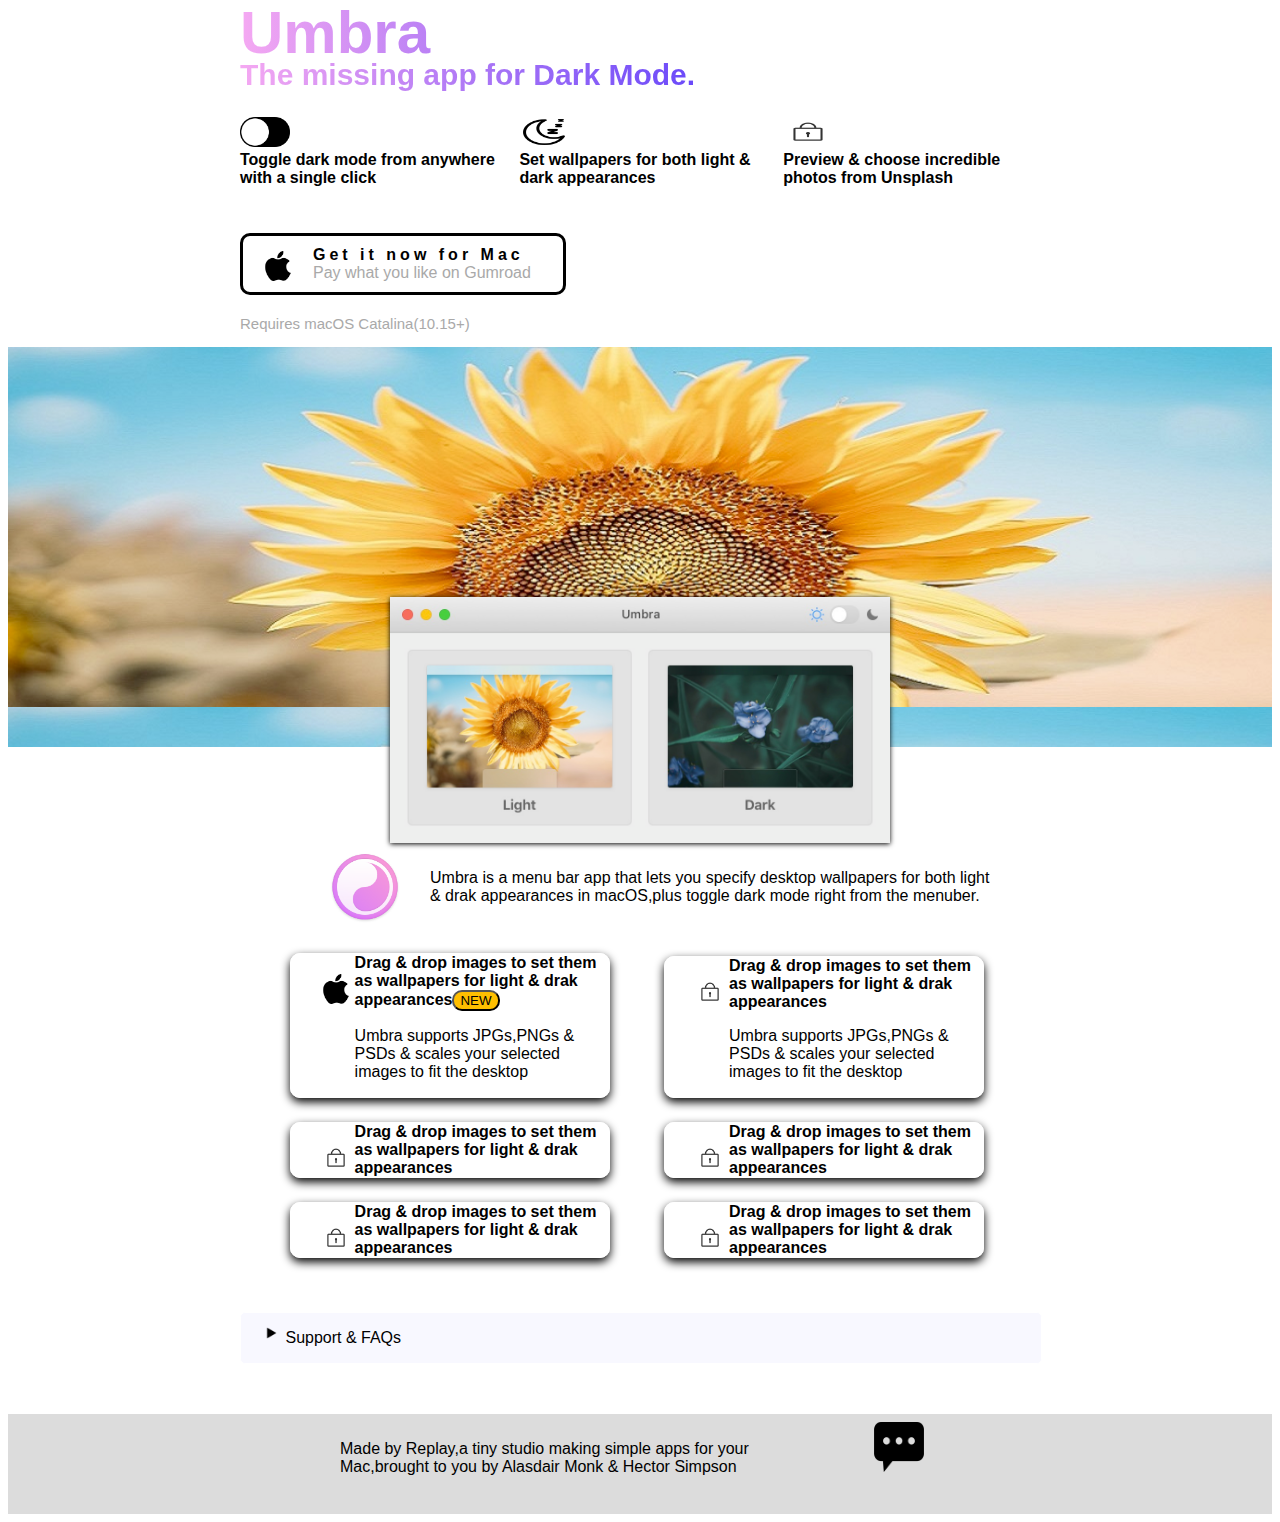
==== test.html @ 305bfe0a "first commit" ====
<!DOCTYPE html>
<html>
  <head >
    <meta charset="utf-8">
    <title>Flexbox 0 — starting code</title>
	 <link rel="stylesheet" type="text/css" href="css/style.css"/>

      

  </head>
  <body >
	  <div class="top" >
		  <header>
			  <h1>Umbra</h1>
			  <h2>The missing app for Dark Mode.</h2>
			  </header>
			  <section>
			  	<article>
			  		<img src="img/4.png" width="50" height="30"/>
			  		<p>Toggle dark mode from anywhere with a single click</p>
			  	</article>
			  	<article style="margin-left: 20px;">
			  		<img src="img/5.png" width="50" height="30" style="padding-left: 0px; "/>
			  		<p>Set wallpapers for both light & dark appearances</p>
			  	</article>
			  	<article style="margin-left: 20px;">
			  		<img src="img/6.png" width="50" height="30" style="padding-left: 0px;"/>
			  		<p>Preview & choose incredible photos from Unsplash</p>
			  	</article>
			  </section>
			  <div class="button">
				  <div class="in-button">
				  	<div class="button-left-iphone">
				  		<img src="img/7.png" class="iphone" >
				  	</div>
					<div class="button-right-text">
						<p>Get it now for Mac</p>
						<font color="darkgray">Pay what you like on Gumroad</font>
					</div>
				  </div>
			  </div>
			  <div class="requires">
			  	<p>Requires macOS Catalina(10.15+)</p>
			  </div>
		  
	  </div>
	  <div class="center">
		<!-- <img src="img/1.jpg" > -->
	  </div>
	  <div class="top">
		  <div class="Umbra">
		  	<img src="img/2.jpg" >
		  </div>
		  <div class="Bottom">
		  	<div class="in-Bottom">
		  		<div class="button-left-iphone">
		  			<img src="img/3.png" class="pink" >
		  		</div>
		  				<div class="list-button-right-text">
		  					<p>Umbra is a menu bar app that lets you specify desktop wallpapers for both light & drak appearances in macOS,plus toggle dark mode right from the menuber.</p>
		  				</div>
		  	</div>
		  </div>
		  <div class="out-list">
		  	
		  
		  <div class="list">
		  	<div class="button-left-iphone">
		  		<img src="img/7.png" class="list-picture" >
		  	</div>
			<div class="list-button-right-text">
				<font>Drag & drop images to set them as wallpapers for light & drak appearances</font><button class="button-small">NEW</button>
				<p>Umbra supports JPGs,PNGs & PSDs & scales your selected images to fit the desktop</p>
			</div>
		  </div>
		  </div>
		  <div class="out-list">
		  	
		  
		  <div class="list">
		  	<div class="button-left-iphone">
		  		<img src="img/6.png" class="list-picture" >
		  	</div>
			<div class="list-button-right-text">
				<font>Drag & drop images to set them as wallpapers for light & drak appearances</font>
				<p>Umbra supports JPGs,PNGs & PSDs & scales your selected images to fit the desktop</p>
			</div>
		  </div>
		  </div>
		  <div class="out-list">
		  	
		  
		  <div class="list">
		  	<div class="button-left-iphone">
		  		<img src="img/6.png" class="list-picture" >
		  	</div>
		  			<div class="list-button-right-text">
		  				<font>Drag & drop images to set them as wallpapers for light & drak appearances</font>
		  				<!-- <p>Umbra supports JPGs,PNGs & PSDs & scales your selected images to fit the desktop</p> -->
		  			</div>
		  </div>
		  </div>
		  <div class="out-list">
		  	
		  
		  <div class="list">
		  	<div class="button-left-iphone">
		  		<img src="img/6.png" class="list-picture" >
		  	</div>
		  			<div class="list-button-right-text">
		  				<font>Drag & drop images to set them as wallpapers for light & drak appearances</font>
		  				<!-- <p>Umbra supports JPGs,PNGs & PSDs & scales your selected images to fit the desktop</p> -->
		  			</div>
		  </div>
		  </div>
		  <div class="out-list">
		  	
		  
		  <div class="list">
		  	<div class="button-left-iphone">
		  		<img src="img/6.png" class="list-picture" >
		  	</div>
		  			<div class="list-button-right-text">
		  				<font>Drag & drop images to set them as wallpapers for light & drak appearances</font>
		  				<!-- <p>Umbra supports JPGs,PNGs & PSDs & scales your selected images to fit the desktop</p> -->
		  			</div>
		  </div>
		  </div>
		  <div class="out-list">
		  	
		  
		  <div class="list">
		  	<div class="button-left-iphone">
		  		<img src="img/6.png" class="list-picture" >
		  	</div>
		  			<div class="list-button-right-text">
		  				<font>Drag & drop images to set them as wallpapers for light & drak appearances</font>
		  				<!-- <p>Umbra supports JPGs,PNGs & PSDs & scales your selected images to fit the desktop</p> -->
		  			</div>
		  </div>
		  </div>
		  <div class="gray">
		  	<img src="img/8.png" >
			<p>Support & FAQs</p>
		  </div>
	  </div>
	  <div class="base">
		 <div class="top">
		 	
		  
	  	<div class="base-left-text">
	  	<p>Made by Replay,a tiny studio making simple apps for your Mac,brought to you by Alasdair Monk & Hector Simpson</p>	
	  	</div>
		<div class="base-right-picture">
			<img src="img/9.png" >
			</div>
			</div>
	  </div>

  </body>
</html>
---- css/style.css ----
.top{
		/* border: 3px red solid; */
		/* height: 300px; */
		width: 800px;
		margin-left: auto;
		margin-right: auto;
	}
	body{
		 font-family: -apple-system,Helvetica Neue,Helvetica,Arial,sans-serif;
	}
	.center{
		/* border: 3px red solid; */
		height: 400px;
		background-image: url(../img/1.jpg);
		background-size: 100% 90%;
		background-repeat: repeat-y;
	}
	section{
		display: flex;
	}
	article{
		/* width:200px ;
		height: 90px; */
		/* margin-left: 20px; */
	}
	article p{
		font-weight: bold;
		margin-top: 0px;
	}
	.top h1{
		margin-top: 0px;
		margin-bottom: 0px;
		line-height: 50px;
		font-size: 60px;
		background: linear-gradient(to right,#F5A9F2, #0000FF);
		-webkit-background-clip: text;
		-webkit-text-fill-color: transparent;
		
	}
	.top h2{
		/* line-height: 50px; */
		font-size: 30px;
		background: linear-gradient(to right,#F5A9F2, #0000FF);
		-webkit-background-clip: text;
		-webkit-text-fill-color: transparent;
		margin-top: 0px;
	}
	.button{
		border: 3px black solid ;
		width: 300px;
		
		border-radius: 10px;
		padding:10px;
		margin-top: 30px;
	}
	.button-right-text p{
		letter-spacing: 4px;
		font-weight: bold;
	}
	.in-button{
		/* height: 30px; */
		
	}
    .button-left-iphone{
		/* border: 3px black solid ; */
		display: inline-block;
		width: 20%;
		box-sizing: border-box;
		float: left;
	}
	.button-right-text{
		/* border: 3px black solid ; */
		display: inline-block;
		width: 80%;
		box-sizing: border-box;
	}
	.button-right-text p{
		margin: 0;
	}
	.requires p{
		font-size: 15px;
		color: darkgray;
		display: block;
		margin-top: 20px;
	}
	.iphone{
		width: 30px;
		height:30px;
		padding-left: 10px;
		padding-top: 5px;
	}
	.center img{
		height: 200px;
		width: 100%;
		padding-top: 20px;
		
		/* border: 3px red solid; */
	/* 	background-repeat: space repeat;
		background-repeat: repeat-x; */
	}
    .Umbra img{
		width: 500px;
		height: auto;
		margin-left: auto;
		margin-right: auto;
		/* margin-top: 450px; */
		display: block;
		margin-top: -150px;
		box-shadow: 0px 1px 5px;
	}
	.Bottom{
		/* border: 1px black solid; */
		margin-left: auto;
		margin-right: auto;
		width: 700px;
		height: 80px;
		margin-top: 10px;
	}
	.in-Bottom{
		
	}
	.pink{
		width: 70px;
		height: 70px;
		padding-left: 40px;
		/* padding-top: 10px; */
	}
	.list{
		border: 1px white solid;
		/* width: 40%; */
		border-radius: 10px;
		display: inline-block;
		box-sizing: border-box;
		float: left;
		box-shadow: 0 4px 10px;
		flex: 100px ;
		/* margin-left: 60px; */
		/* margin-top: 30px; */
		/* padding-left: 30px;
		padding-top: 30px; */
		/* border: 3px red solid; */
	}
	.list-button-right-text{
		display: inline-block;
		width: 80%;
		box-sizing: border-box;
		/* border: 3px red solid; */
	}
/* 	.list-button-left-picture{
		display: inline-block;
		padding-left: 30px;
		padding-top: 20px;
	} */
	.list-picture{
		width: 30px;
		height: 30px;
		padding-top: 20px;
		padding-left: 30px;
	}
	.gray{
		border: 1px white solid;
		width: 100%;
		height: 50px;
		background-color: ghostwhite;
		border-radius: 5px;
		margin-top: 50px;
	}
	.gray img{
		width: 20px;
		height: 20px;
		display: inline-block;
		padding-left: 20px;
		padding-top: 10px;
		
	}
	.gray p{
		display: inline;
		
	}
	.base{
		height: 100px;
		background-color: #DCDCDC;
		margin-top: 50px;
	}
	.base-left-text{
		/* border: 1px black solid; */
		display: inline-block;
		padding-left: 100px;
		padding-top: 10px;
		width: 500px;
		
	}
	.base-right-picture{
		display: inline-block;
	}
	.base-right-picture img{
		width: 50px;
		height: 50px;
		padding-left: 60%;
	}
	header h1 h2{
		margin-top: 3px;
		/* background: -webkit-linear-gradient(to right, red, blue);
	    -webkit-background-clip: text;
		-webkit-text-fill-color: transparent;
		color: red; */
	}
	.list-button-right-text font{
		font-weight: bold;
	}
	.button-small{
		background-color:#FFBF00;
		border-radius: 10px;
		
	}
	.out-list{
		/* border: 3px red solid; */
		display: inline-block;
		width: 40%;
		/* height: 300px; */
		margin-top: 20px;
		margin-left: 50px;
	}
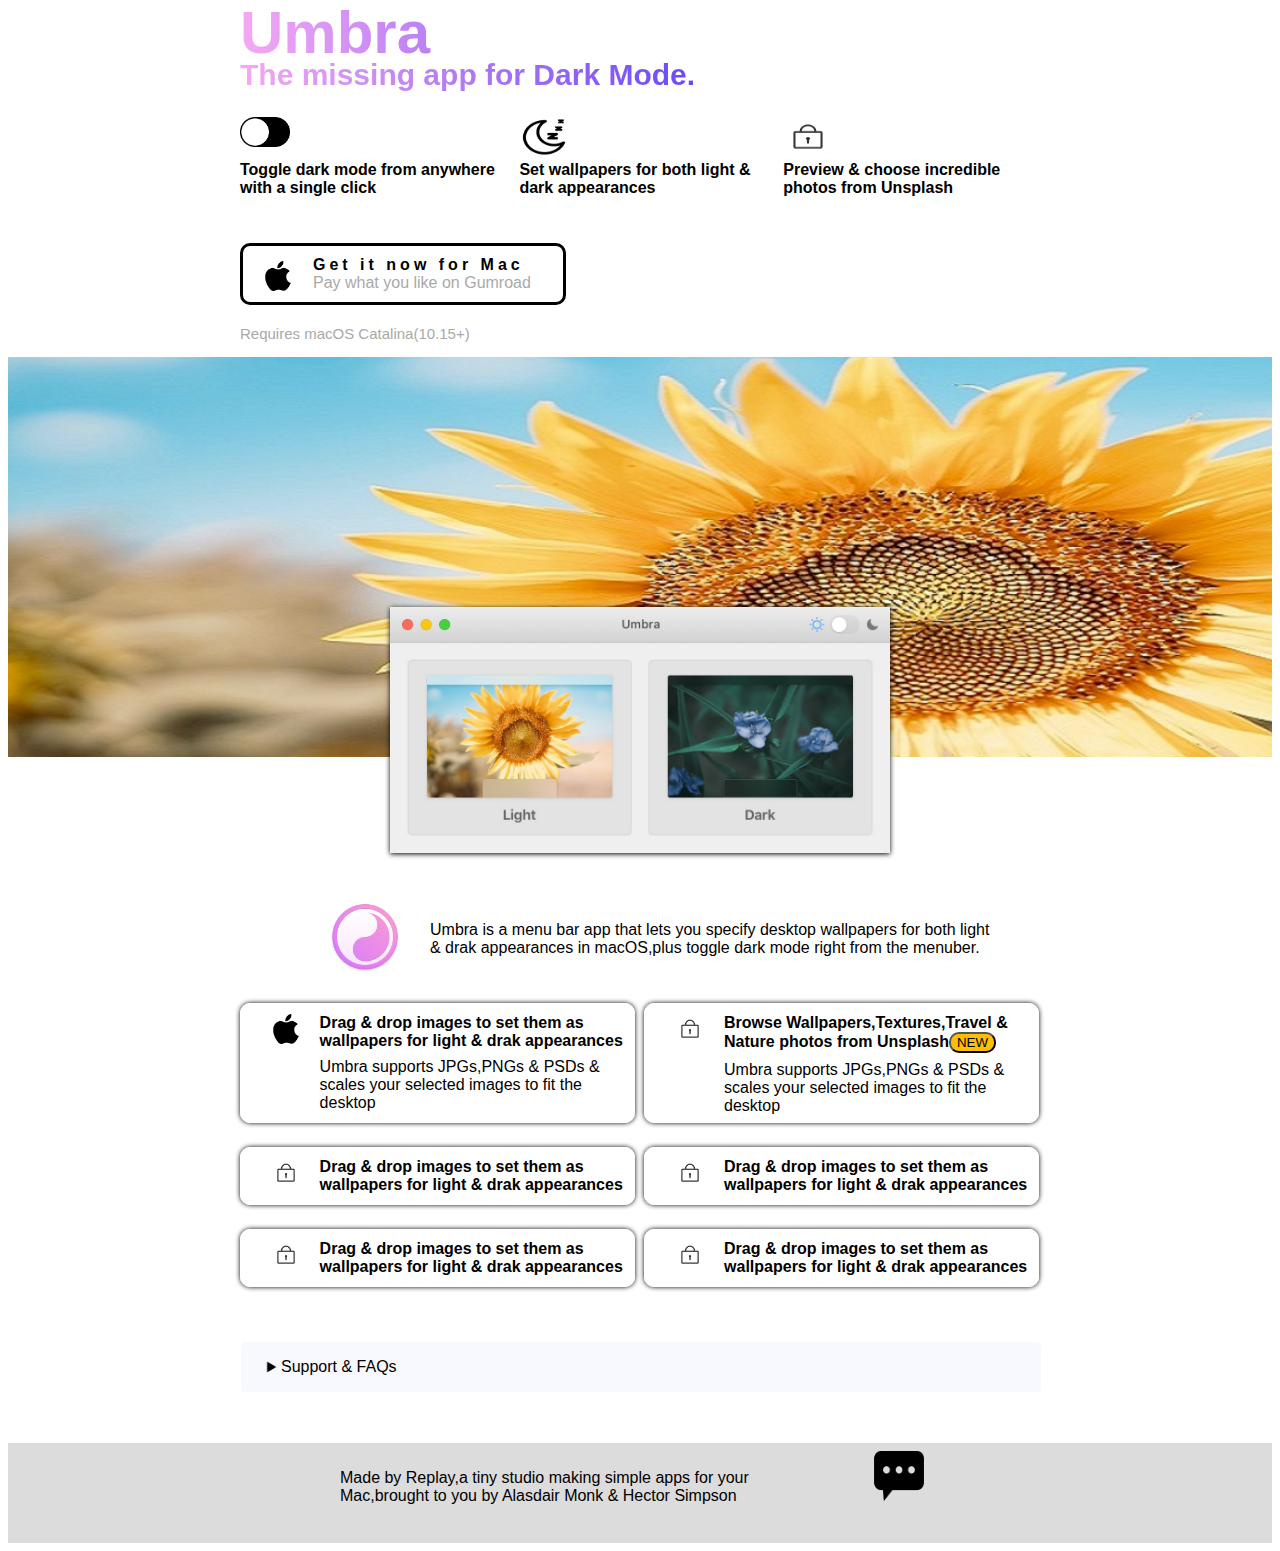
==== commit c752bcfe: "second commit" ====
--- a/test.html
+++ b/test.html
@@ -2,159 +2,167 @@
 <html>
   <head >
     <meta charset="utf-8">
-    <title>Flexbox 0 — starting code</title>
+    <title>Flexbox 0 — starting code</title>
 	 <link rel="stylesheet" type="text/css" href="css/style.css"/>
 
       
 
   </head>
-  <body >
-	  <div class="top" >
-		  <header>
-			  <h1>Umbra</h1>
-			  <h2>The missing app for Dark Mode.</h2>
-			  </header>
-			  <section>
-			  	<article>
-			  		<img src="img/4.png" width="50" height="30"/>
-			  		<p>Toggle dark mode from anywhere with a single click</p>
-			  	</article>
-			  	<article style="margin-left: 20px;">
-			  		<img src="img/5.png" width="50" height="30" style="padding-left: 0px; "/>
-			  		<p>Set wallpapers for both light & dark appearances</p>
-			  	</article>
-			  	<article style="margin-left: 20px;">
-			  		<img src="img/6.png" width="50" height="30" style="padding-left: 0px;"/>
-			  		<p>Preview & choose incredible photos from Unsplash</p>
-			  	</article>
-			  </section>
-			  <div class="button">
-				  <div class="in-button">
-				  	<div class="button-left-iphone">
-				  		<img src="img/7.png" class="iphone" >
-				  	</div>
-					<div class="button-right-text">
-						<p>Get it now for Mac</p>
-						<font color="darkgray">Pay what you like on Gumroad</font>
-					</div>
-				  </div>
-			  </div>
-			  <div class="requires">
-			  	<p>Requires macOS Catalina(10.15+)</p>
-			  </div>
-		  
-	  </div>
-	  <div class="center">
-		<!-- <img src="img/1.jpg" > -->
-	  </div>
-	  <div class="top">
-		  <div class="Umbra">
-		  	<img src="img/2.jpg" >
-		  </div>
-		  <div class="Bottom">
-		  	<div class="in-Bottom">
-		  		<div class="button-left-iphone">
-		  			<img src="img/3.png" class="pink" >
-		  		</div>
-		  				<div class="list-button-right-text">
-		  					<p>Umbra is a menu bar app that lets you specify desktop wallpapers for both light & drak appearances in macOS,plus toggle dark mode right from the menuber.</p>
-		  				</div>
-		  	</div>
-		  </div>
-		  <div class="out-list">
-		  	
-		  
-		  <div class="list">
-		  	<div class="button-left-iphone">
-		  		<img src="img/7.png" class="list-picture" >
-		  	</div>
-			<div class="list-button-right-text">
-				<font>Drag & drop images to set them as wallpapers for light & drak appearances</font><button class="button-small">NEW</button>
-				<p>Umbra supports JPGs,PNGs & PSDs & scales your selected images to fit the desktop</p>
-			</div>
-		  </div>
-		  </div>
-		  <div class="out-list">
-		  	
-		  
-		  <div class="list">
-		  	<div class="button-left-iphone">
-		  		<img src="img/6.png" class="list-picture" >
-		  	</div>
-			<div class="list-button-right-text">
-				<font>Drag & drop images to set them as wallpapers for light & drak appearances</font>
-				<p>Umbra supports JPGs,PNGs & PSDs & scales your selected images to fit the desktop</p>
-			</div>
-		  </div>
-		  </div>
-		  <div class="out-list">
-		  	
-		  
-		  <div class="list">
-		  	<div class="button-left-iphone">
-		  		<img src="img/6.png" class="list-picture" >
-		  	</div>
-		  			<div class="list-button-right-text">
-		  				<font>Drag & drop images to set them as wallpapers for light & drak appearances</font>
-		  				<!-- <p>Umbra supports JPGs,PNGs & PSDs & scales your selected images to fit the desktop</p> -->
-		  			</div>
-		  </div>
-		  </div>
-		  <div class="out-list">
-		  	
-		  
-		  <div class="list">
-		  	<div class="button-left-iphone">
-		  		<img src="img/6.png" class="list-picture" >
-		  	</div>
-		  			<div class="list-button-right-text">
-		  				<font>Drag & drop images to set them as wallpapers for light & drak appearances</font>
-		  				<!-- <p>Umbra supports JPGs,PNGs & PSDs & scales your selected images to fit the desktop</p> -->
-		  			</div>
-		  </div>
-		  </div>
-		  <div class="out-list">
-		  	
-		  
-		  <div class="list">
-		  	<div class="button-left-iphone">
-		  		<img src="img/6.png" class="list-picture" >
-		  	</div>
-		  			<div class="list-button-right-text">
-		  				<font>Drag & drop images to set them as wallpapers for light & drak appearances</font>
-		  				<!-- <p>Umbra supports JPGs,PNGs & PSDs & scales your selected images to fit the desktop</p> -->
-		  			</div>
-		  </div>
-		  </div>
-		  <div class="out-list">
-		  	
-		  
-		  <div class="list">
-		  	<div class="button-left-iphone">
-		  		<img src="img/6.png" class="list-picture" >
-		  	</div>
-		  			<div class="list-button-right-text">
-		  				<font>Drag & drop images to set them as wallpapers for light & drak appearances</font>
-		  				<!-- <p>Umbra supports JPGs,PNGs & PSDs & scales your selected images to fit the desktop</p> -->
-		  			</div>
-		  </div>
-		  </div>
-		  <div class="gray">
-		  	<img src="img/8.png" >
-			<p>Support & FAQs</p>
-		  </div>
-	  </div>
-	  <div class="base">
-		 <div class="top">
-		 	
-		  
-	  	<div class="base-left-text">
-	  	<p>Made by Replay,a tiny studio making simple apps for your Mac,brought to you by Alasdair Monk & Hector Simpson</p>	
-	  	</div>
-		<div class="base-right-picture">
-			<img src="img/9.png" >
-			</div>
-			</div>
+  <body >
+	  <div class="top" >
+		  <header>
+			  <h1>Umbra</h1>
+			  <h2>The missing app for Dark Mode.</h2>
+			  </header>
+			  <section>
+			  	<article>
+			  		<img src="img/4.png" width="50" height="30"/>
+			  		<p style="margin-top: 10px;">Toggle dark mode from anywhere with a single click</p>
+			  	</article>
+			  	<article style="margin-left: 20px;">
+			  		<img src="img/5.png" width="50" height="40" style="padding-left: 0px; "/>
+			  		<p>Set wallpapers for both light & dark appearances</p>
+			  	</article>
+			  	<article style="margin-left: 20px;">
+			  		<img src="img/6.png" width="50" height="40" style="padding-left: 0px;"/>
+			  		<p>Preview & choose incredible photos from Unsplash</p>
+			  	</article>
+			  </section>
+			  <div class="button">
+				  <div class="in-button">
+				  	<div class="button-left-iphone">
+				  		<img src="img/7.png" class="iphone" >
+				  	</div>
+					<div class="button-right-text">
+						<p>Get it now for Mac</p>
+						<font color="darkgray">Pay what you like on Gumroad</font>
+					</div>
+				  </div>
+			  </div>
+			  <div class="requires">
+			  	<p>Requires macOS Catalina(10.15+)</p>
+			  </div>
+		  
+	  </div>
+	  <div class="center">
+		<!-- <img src="img/1.jpg" > -->
+	  </div>
+	  <div class="top">
+		  <div class="Umbra">
+		  	<img src="img/2.jpg" >
+		  </div>
+		  <div class="Bottom">
+		  	<div class="in-Bottom">
+		  		<div class="button-left-iphone">
+		  			<img src="img/3.png" class="pink" >
+		  		</div>
+		  				<div class="list-button-right-text">
+		  					<p>Umbra is a menu bar app that lets you specify desktop wallpapers for both light & drak appearances in macOS,plus toggle dark mode right from the menuber.</p>
+		  				</div>
+		  	</div>
+		  </div>
+		  <div class="out-list-left">
+		  	
+		  
+		  <div class="list-up">
+		  	<div class="button-left-iphone">
+		  		<img src="img/7.png" class="list-picture" >
+		  	</div>
+			<div class="list-button-right-text">
+				<font>Drag & drop images to set them as wallpapers for light & drak appearances</font>
+				<p>Umbra supports JPGs,PNGs & PSDs & scales your selected images to fit the desktop</p>
+			</div>
+		  </div>
+		  </div>
+		  <div class="out-list-right">
+		  	
+		  
+		  <div class="list-up">
+		  	<div class="button-left-iphone">
+		  		<img src="img/6.png" class="list-picture" >
+		  	</div>
+			<div class="list-button-right-text">
+				<font>Browse Wallpapers,Textures,Travel & Nature photos from Unsplash</font><button class="button-small">NEW</button>
+				<p>Umbra supports JPGs,PNGs & PSDs & scales your selected images to fit the desktop</p>
+			</div>
+		  </div>
+		  </div>
+		  <div class="out-list-left">
+		  	
+		  
+		  <div class="list">
+		  	<div class="button-left-iphone">
+		  		<img src="img/6.png" class="list-picture" >
+		  	</div>
+		  			<div class="list-button-right-text">
+		  				<font>Drag & drop images to set them as wallpapers for light & drak appearances</font>
+		  				<!-- <p>Umbra supports JPGs,PNGs & PSDs & scales your selected images to fit the desktop</p> -->
+		  			</div>
+		  </div>
+		  </div>
+		  <div class="out-list">
+		  	
+		  
+		  <div class="list">
+		  	<div class="button-left-iphone">
+		  		<img src="img/6.png" class="list-picture" >
+		  	</div>
+		  			<div class="list-button-right-text">
+		  				<font>Drag & drop images to set them as wallpapers for light & drak appearances</font>
+		  				<!-- <p>Umbra supports JPGs,PNGs & PSDs & scales your selected images to fit the desktop</p> -->
+		  			</div>
+		  </div>
+		  </div>
+		  <div class="out-list-left">
+		  	
+		  
+		  <div class="list">
+		  	<div class="button-left-iphone">
+		  		<img src="img/6.png" class="list-picture" >
+		  	</div>
+		  			<div class="list-button-right-text">
+		  				<font>Drag & drop images to set them as wallpapers for light & drak appearances</font>
+		  				<!-- <p>Umbra supports JPGs,PNGs & PSDs & scales your selected images to fit the desktop</p> -->
+		  			</div>
+		  </div>
+		  </div>
+		  <div class="out-list">
+		  	
+		  
+		  <div class="list">
+		  	<div class="button-left-iphone">
+		  		<img src="img/6.png" class="list-picture" >
+		  	</div>
+		  			<div class="list-button-right-text">
+		  				<font>Drag & drop images to set them as wallpapers for light & drak appearances</font>
+		  				<!-- <p>Umbra supports JPGs,PNGs & PSDs & scales your selected images to fit the desktop</p> -->
+		  			</div>
+		  </div>
+		  </div>
+		  <div class="gray">
+			  
+			  	
+			  
+		  	<img src="img/8.png" >
+			
+			
+				
+			
+			<p>Support & FAQs</p>
+			
+		  </div>
+	  </div>
+	  <div class="base">
+		 <div class="top">
+		 	
+		  
+	  	<div class="base-left-text">
+	  	<p>Made by Replay,a tiny studio making simple apps for your Mac,brought to you by Alasdair Monk & Hector Simpson</p>	
+	  	</div>
+		<div class="base-right-picture">
+			<img src="img/9.png" >
+			</div>
+			</div>
 	  </div>
 
   </body>
--- a/css/style.css
+++ b/css/style.css
@@ -1,224 +1,281 @@
-.top{
-		/* border: 3px red solid; */
-		/* height: 300px; */
-		width: 800px;
-		margin-left: auto;
-		margin-right: auto;
-	}
-	body{
-		 font-family: -apple-system,Helvetica Neue,Helvetica,Arial,sans-serif;
-	}
-	.center{
-		/* border: 3px red solid; */
-		height: 400px;
-		background-image: url(../img/1.jpg);
-		background-size: 100% 90%;
-		background-repeat: repeat-y;
-	}
-	section{
-		display: flex;
-	}
-	article{
-		/* width:200px ;
-		height: 90px; */
-		/* margin-left: 20px; */
-	}
-	article p{
-		font-weight: bold;
-		margin-top: 0px;
-	}
-	.top h1{
-		margin-top: 0px;
-		margin-bottom: 0px;
-		line-height: 50px;
-		font-size: 60px;
-		background: linear-gradient(to right,#F5A9F2, #0000FF);
-		-webkit-background-clip: text;
-		-webkit-text-fill-color: transparent;
-		
-	}
-	.top h2{
-		/* line-height: 50px; */
-		font-size: 30px;
-		background: linear-gradient(to right,#F5A9F2, #0000FF);
-		-webkit-background-clip: text;
-		-webkit-text-fill-color: transparent;
-		margin-top: 0px;
-	}
-	.button{
-		border: 3px black solid ;
-		width: 300px;
-		
-		border-radius: 10px;
-		padding:10px;
-		margin-top: 30px;
-	}
-	.button-right-text p{
-		letter-spacing: 4px;
-		font-weight: bold;
-	}
-	.in-button{
-		/* height: 30px; */
-		
-	}
-    .button-left-iphone{
-		/* border: 3px black solid ; */
-		display: inline-block;
-		width: 20%;
-		box-sizing: border-box;
-		float: left;
-	}
-	.button-right-text{
-		/* border: 3px black solid ; */
-		display: inline-block;
-		width: 80%;
-		box-sizing: border-box;
-	}
-	.button-right-text p{
-		margin: 0;
-	}
-	.requires p{
-		font-size: 15px;
-		color: darkgray;
-		display: block;
-		margin-top: 20px;
-	}
-	.iphone{
-		width: 30px;
-		height:30px;
-		padding-left: 10px;
-		padding-top: 5px;
-	}
-	.center img{
-		height: 200px;
-		width: 100%;
-		padding-top: 20px;
-		
-		/* border: 3px red solid; */
-	/* 	background-repeat: space repeat;
-		background-repeat: repeat-x; */
-	}
-    .Umbra img{
-		width: 500px;
-		height: auto;
-		margin-left: auto;
-		margin-right: auto;
-		/* margin-top: 450px; */
-		display: block;
-		margin-top: -150px;
-		box-shadow: 0px 1px 5px;
-	}
-	.Bottom{
-		/* border: 1px black solid; */
-		margin-left: auto;
-		margin-right: auto;
-		width: 700px;
-		height: 80px;
-		margin-top: 10px;
-	}
-	.in-Bottom{
-		
-	}
-	.pink{
-		width: 70px;
-		height: 70px;
-		padding-left: 40px;
-		/* padding-top: 10px; */
-	}
-	.list{
-		border: 1px white solid;
-		/* width: 40%; */
-		border-radius: 10px;
-		display: inline-block;
-		box-sizing: border-box;
-		float: left;
-		box-shadow: 0 4px 10px;
-		flex: 100px ;
-		/* margin-left: 60px; */
-		/* margin-top: 30px; */
-		/* padding-left: 30px;
-		padding-top: 30px; */
-		/* border: 3px red solid; */
-	}
-	.list-button-right-text{
-		display: inline-block;
-		width: 80%;
-		box-sizing: border-box;
-		/* border: 3px red solid; */
-	}
-/* 	.list-button-left-picture{
-		display: inline-block;
-		padding-left: 30px;
-		padding-top: 20px;
-	} */
-	.list-picture{
-		width: 30px;
-		height: 30px;
-		padding-top: 20px;
-		padding-left: 30px;
-	}
-	.gray{
-		border: 1px white solid;
-		width: 100%;
-		height: 50px;
-		background-color: ghostwhite;
-		border-radius: 5px;
-		margin-top: 50px;
-	}
-	.gray img{
-		width: 20px;
-		height: 20px;
-		display: inline-block;
-		padding-left: 20px;
-		padding-top: 10px;
-		
-	}
-	.gray p{
-		display: inline;
-		
-	}
-	.base{
-		height: 100px;
-		background-color: #DCDCDC;
-		margin-top: 50px;
-	}
-	.base-left-text{
-		/* border: 1px black solid; */
-		display: inline-block;
-		padding-left: 100px;
-		padding-top: 10px;
-		width: 500px;
-		
-	}
-	.base-right-picture{
-		display: inline-block;
-	}
-	.base-right-picture img{
-		width: 50px;
-		height: 50px;
-		padding-left: 60%;
-	}
-	header h1 h2{
-		margin-top: 3px;
-		/* background: -webkit-linear-gradient(to right, red, blue);
-	    -webkit-background-clip: text;
-		-webkit-text-fill-color: transparent;
-		color: red; */
-	}
-	.list-button-right-text font{
-		font-weight: bold;
-	}
-	.button-small{
-		background-color:#FFBF00;
-		border-radius: 10px;
-		
-	}
-	.out-list{
-		/* border: 3px red solid; */
-		display: inline-block;
-		width: 40%;
-		/* height: 300px; */
-		margin-top: 20px;
-		margin-left: 50px;
-	}
+.top{
+		/* border: 3px red solid; */
+		/* height: 300px; */
+		width: 800px;
+		margin-left: auto;
+		margin-right: auto;
+	}
+	body{
+		 font-family: -apple-system,Helvetica Neue,Helvetica,Arial,sans-serif;
+	}
+	.center{
+		/* border: 3px red solid; */
+		height: 400px;
+		background-image: url(../img/1.jpg);
+		background-size: cover;
+		background-repeat: no-repeat;
+	}
+	section{
+		display: flex;
+	}
+	article{
+		/* width:200px ;
+		height: 90px; */
+		/* margin-left: 20px; */
+	}
+	article p{
+		font-weight: bold;
+		margin-top: 0px;
+	}
+	.top h1{
+		margin-top: 0px;
+		margin-bottom: 0px;
+		line-height: 50px;
+		font-size: 60px;
+		background: linear-gradient(to right,#F5A9F2, #0000FF);
+		-webkit-background-clip: text;
+		-webkit-text-fill-color: transparent;
+		
+	}
+	.top h2{
+		/* line-height: 50px; */
+		font-size: 30px;
+		background: linear-gradient(to right,#F5A9F2, #0000FF);
+		-webkit-background-clip: text;
+		-webkit-text-fill-color: transparent;
+		margin-top: 0px;
+	}
+	.button{
+		border: 3px black solid ;
+		width: 300px;
+		
+		border-radius: 10px;
+		padding:10px;
+		margin-top: 30px;
+	}
+	.button-right-text p{
+		letter-spacing: 4px;
+		font-weight: bold;
+	}
+	.in-button{
+		/* height: 30px; */
+		
+	}
+    .button-left-iphone{
+		/* border: 3px black solid ; */
+		display: inline-block;
+		width: 20%;
+		box-sizing: border-box;
+		float: left;
+	}
+	.button-right-text{
+		/* border: 3px black solid ; */
+		display: inline-block;
+		width: 80%;
+		box-sizing: border-box;
+	}
+	.button-right-text p{
+		margin: 0;
+	}
+	.requires p{
+		font-size: 15px;
+		color: darkgray;
+		display: block;
+		margin-top: 20px;
+	}
+	.iphone{
+		width: 30px;
+		height:30px;
+		padding-left: 10px;
+		padding-top: 5px;
+	}
+	.center img{
+		height: 200px;
+		width: 100%;
+		padding-top: 20px;
+		
+		/* border: 3px red solid; */
+	/* 	background-repeat: space repeat;
+		background-repeat: repeat-x; */
+	}
+    .Umbra img{
+		width: 500px;
+		height: auto;
+		margin-left: auto;
+		margin-right: auto;
+		/* margin-top: 450px; */
+		display: block;
+		margin-top: -150px;
+		box-shadow: 0px 1px 5px;
+	}
+	.Bottom{
+		/* border: 1px black solid; */
+		margin-left: auto;
+		margin-right: auto;
+		width: 700px;
+		height: 80px;
+		margin-top: 50px;
+	}
+	.in-Bottom{
+		
+	}
+	.pink{
+		width: 70px;
+		height: 70px;
+		padding-left: 40px;
+		/* padding-top: 10px; */
+	}
+	.list{
+		border: 1px white solid;
+		width: 395px;
+		border-radius: 10px;
+		display: inline-block;
+		box-sizing: border-box;
+		float: left;
+		box-shadow: 0 0 5px black;
+		flex: 100px ;
+		/* margin-left: 60px; */
+		/* margin-top: 30px; */
+		/* padding-left: 30px;
+		padding-top: 30px; */
+		/* border: 3px red solid; */
+	}
+	.list-button-right-text{
+		display: inline-block;
+		width: 80%;
+		box-sizing: border-box;
+		/* border: 3px red solid; */
+		padding-top: 10px;
+		padding-bottom: 10px;
+	}
+/* 	.list-button-left-picture{
+		display: inline-block;
+		padding-left: 30px;
+		padding-top: 20px;
+	} */
+	.list-picture{
+		width: 30px;
+		height: 30px;
+		padding-top: 10px;
+		padding-left: 30px;
+	}
+	.gray{
+		border: 1px white solid;
+		width: 100%;
+		height: 50px;
+		background-color: ghostwhite;
+		border-radius: 5px;
+		margin-top: 50px;
+		/* border: 1px red solid; */
+		display: flex;
+		align-items: center;
+		justify-content: center;
+	}
+	.gray img{
+		width: 20px;
+		height: 20px;
+		display: inline-block;
+		padding-left: 20px;
+		/* padding-top: 5px; */
+		
+
+	}
+	.gray p{
+		display: inline-block;
+		margin: 0 auto;
+		margin-left: 0px;
+		/* text-align: center; */
+		line-height: 100px;
+		/* padding-left: 20px; */
+	}
+	.base{
+		height: 100px;
+		background-color: #DCDCDC;
+		margin-top: 50px;
+	}
+	.base-left-text{
+		/* border: 1px black solid; */
+		display: inline-block;
+		padding-left: 100px;
+		padding-top: 10px;
+		width: 500px;
+		
+	}
+	.base-right-picture{
+		display: inline-block;
+	}
+	.base-right-picture img{
+		width: 50px;
+		height: 50px;
+		padding-left: 60%;
+	}
+	header h1 h2{
+		margin-top: 3px;
+		/* background: -webkit-linear-gradient(to right, red, blue);
+	    -webkit-background-clip: text;
+		-webkit-text-fill-color: transparent;
+		color: red; */
+	}
+	.list-button-right-text font{
+		font-weight: bold;
+	}
+	.button-small{
+		background-color:#FFBF00;
+		border-radius: 10px;
+		
+	}
+	.out-list{
+		/* border: 3px red solid; */
+		display: inline-block;
+		width: 40%;
+		/* height: 300px; */
+		margin-top: 20px;
+		margin-left: 80px;
+	}
+	.out-list-left{
+		display: inline-block;
+		width: 40%;
+		margin-top: 20px;
+		margin-left: 0px;
+		/* box-shadow: 0 0 5px black; */
+	}
+	.out-list-right{
+		display: inline-block;
+		width: 40%;
+		margin-top: 20px;
+		margin-left: 80px;
+	}
+	.list-up{
+		border: 1px white solid;
+		/* width: 40%; */
+		border-radius: 10px;
+		display: inline-block;
+		box-sizing: border-box;
+		float: left;
+		box-shadow: 0 0 5px black;
+		flex: 100px ;
+		width: 395px;
+		height: 120px;
+	}
+	.list-button-right-text p{
+		margin-top:8px ;
+	}
+	/* .gray-picture{
+		display: inline-block;
+		border: 1px red solid;
+		padding-top: 10px;
+		height: 38px;
+	}
+	.gray-text{
+		display: inline-block;
+		border: 1px red solid;
+		width: 200px;
+		height: 50px;
+		margin: 0 auto;
+		text-align: center;
+	} */
+/* 	.gray img{
+		
+		margin: 0 auto;
+	} */
 	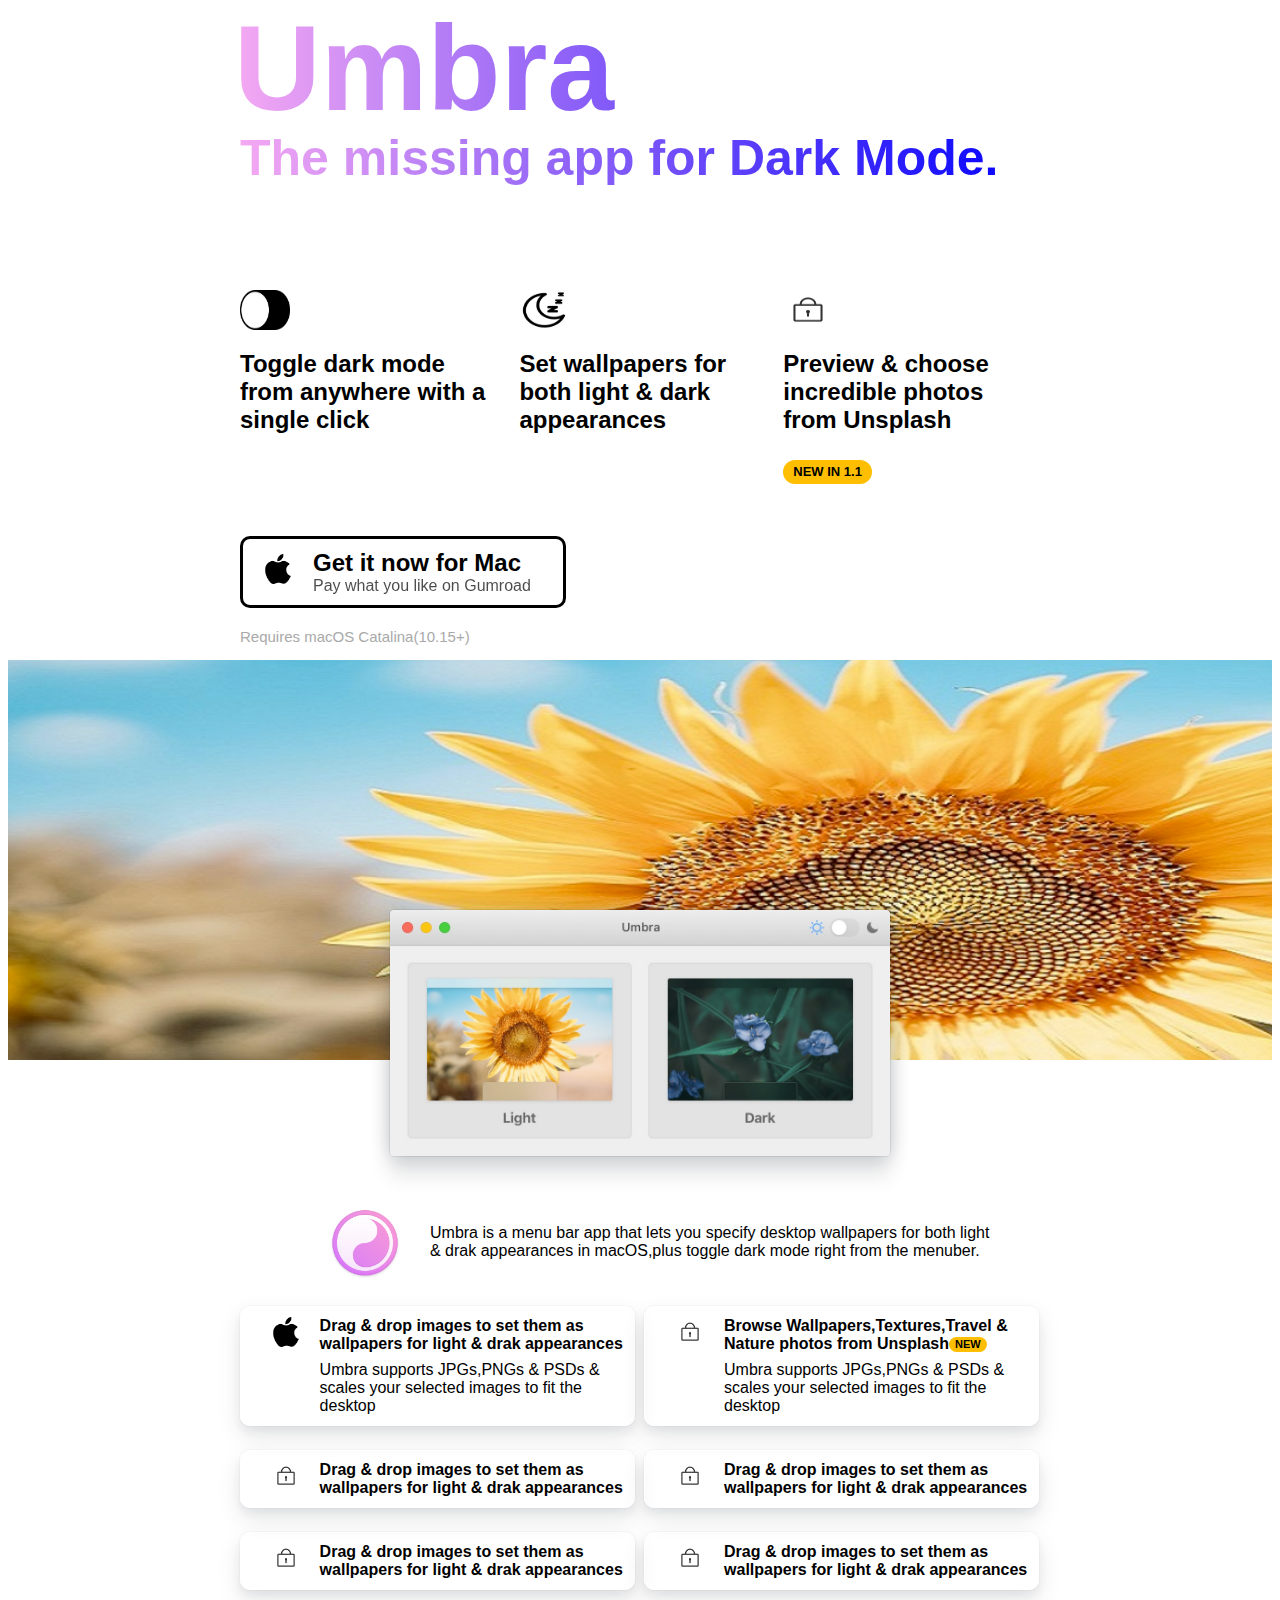
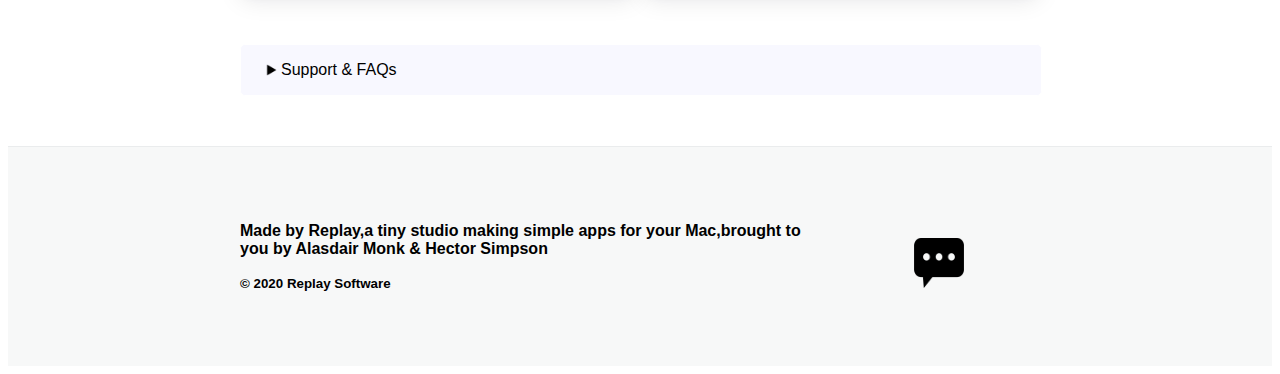
==== commit a59a2b85: "第四次" ====
--- a/test.html
+++ b/test.html
@@ -16,8 +16,8 @@
 			  </header>
 			  <section>
 			  	<article>
-			  		<img src="img/4.png" width="50" height="30"/>
-			  		<p style="margin-top: 10px;">Toggle dark mode from anywhere with a single click</p>
+			  		<img src="img/4.png" width="50" height="40"/>
+			  		<p >Toggle dark mode from anywhere with a single click</p>
 			  	</article>
 			  	<article style="margin-left: 20px;">
 			  		<img src="img/5.png" width="50" height="40" style="padding-left: 0px; "/>
@@ -26,6 +26,8 @@
 			  	<article style="margin-left: 20px;">
 			  		<img src="img/6.png" width="50" height="40" style="padding-left: 0px;"/>
 			  		<p>Preview & choose incredible photos from Unsplash</p>
+					
+					<small>New in 1.1</small>
 			  	</article>
 			  </section>
 			  <div class="button">
@@ -34,8 +36,16 @@
 				  		<img src="img/7.png" class="iphone" >
 				  	</div>
 					<div class="button-right-text">
-						<p>Get it now for Mac</p>
-						<font color="darkgray">Pay what you like on Gumroad</font>
+						<strong>
+							Get it
+							<span>now</span>
+							for Mac
+						</strong>
+						<small>
+							Pay what you like
+							 <span>on Gumroad</span>
+						</small>
+						<!-- <font color="darkgray">Pay what you like on Gumroad</font> -->
 					</div>
 				  </div>
 			  </div>
@@ -82,7 +92,7 @@
 		  		<img src="img/6.png" class="list-picture" >
 		  	</div>
 			<div class="list-button-right-text">
-				<font>Browse Wallpapers,Textures,Travel & Nature photos from Unsplash</font><button class="button-small">NEW</button>
+				<font>Browse Wallpapers,Textures,Travel & Nature photos from Unsplash</font><small class="button-small">NEW</small>
 				<p>Umbra supports JPGs,PNGs & PSDs & scales your selected images to fit the desktop</p>
 			</div>
 		  </div>
@@ -157,7 +167,8 @@
 		 	
 		  
 	  	<div class="base-left-text">
-	  	<p>Made by Replay,a tiny studio making simple apps for your Mac,brought to you by Alasdair Monk & Hector Simpson</p>	
+	  	<p>Made by Replay,a tiny studio making simple apps for your Mac,brought to you by Alasdair Monk & Hector Simpson</p>
+			<small>© 2020 Replay Software</small>
 	  	</div>
 		<div class="base-right-picture">
 			<img src="img/9.png" >
--- a/css/style.css
+++ b/css/style.css
@@ -7,9 +7,13 @@
 	}
 	body{
 		 font-family: -apple-system,Helvetica Neue,Helvetica,Arial,sans-serif;
+		 color: var(--foreground);
+		 
 	}
 	.center{
 		/* border: 3px red solid; */
+		position: relative;
+		align-items: center;
 		height: 400px;
 		background-image: url(../img/1.jpg);
 		background-size: cover;
@@ -17,21 +21,39 @@
 	}
 	section{
 		display: flex;
+		list-style: none;
+		padding: 60px 0 30px;
 	}
 	article{
-		/* width:200px ;
-		height: 90px; */
-		/* margin-left: 20px; */
+		margin: 0;
+		padding: 0;
+		box-sizing: border-box;
 	}
 	article p{
-		font-weight: bold;
-		margin-top: 0px;
+		font-size: 24px;
+		font-weight:700;
+		margin-top: 16px;
+	}
+	article small{
+		position: relative;
+		background-color: #FFBF00;
+		font-size: 13px;
+		font-weight: 700;
+		text-transform: uppercase;
+		top: 4px;
+		padding: 4px 10px 5px;
+		border-radius: 1.25rem;
+		white-space: nowrap;
+		box-sizing: border-box;
 	}
 	.top h1{
+		position: relative;
+		left: -6px;
 		margin-top: 0px;
 		margin-bottom: 0px;
-		line-height: 50px;
-		font-size: 60px;
+		line-height: 1;
+		font-size: 120px;
+		font-weight: 800;
 		background: linear-gradient(to right,#F5A9F2, #0000FF);
 		-webkit-background-clip: text;
 		-webkit-text-fill-color: transparent;
@@ -39,7 +61,9 @@
 	}
 	.top h2{
 		/* line-height: 50px; */
-		font-size: 30px;
+		font-size: 50px;
+		font-weight: 800;
+		line-height: 1.2;
 		background: linear-gradient(to right,#F5A9F2, #0000FF);
 		-webkit-background-clip: text;
 		-webkit-text-fill-color: transparent;
@@ -99,14 +123,17 @@
 		background-repeat: repeat-x; */
 	}
     .Umbra img{
+		position: relative;
+		border-radius: 4px;
 		width: 500px;
 		height: auto;
 		margin-left: auto;
 		margin-right: auto;
 		/* margin-top: 450px; */
 		display: block;
+		z-index: 2;
 		margin-top: -150px;
-		box-shadow: 0px 1px 5px;
+		box-shadow: 0 0 .5px .5px rgba(1,22,30,.1),0 0 0 1px rgba(1,22,30,.025),0 0 20px rgba(1,22,30,.2),0 20px 20px 0 rgba(1,22,30,.1);
 	}
 	.Bottom{
 		/* border: 1px black solid; */
@@ -117,7 +144,9 @@
 		margin-top: 50px;
 	}
 	.in-Bottom{
-		
+		display: flex;
+		align-items: center;
+		justify-content: center;
 	}
 	.pink{
 		width: 70px;
@@ -132,7 +161,7 @@
 		display: inline-block;
 		box-sizing: border-box;
 		float: left;
-		box-shadow: 0 0 5px black;
+		box-shadow: 0 0 0 1px rgba(1,22,30,.025), 0 10px 24px rgba(1,22,30,.1), 0 6px 10px 0 rgba(1,22,30,.05);
 		flex: 100px ;
 		/* margin-left: 60px; */
 		/* margin-top: 30px; */
@@ -184,21 +213,31 @@
 		display: inline-block;
 		margin: 0 auto;
 		margin-left: 0px;
+		/* text-decoration: none; */
 		/* text-align: center; */
-		line-height: 100px;
+		line-height: 0px;
 		/* padding-left: 20px; */
 	}
 	.base{
 		height: 100px;
-		background-color: #DCDCDC;
+		background: rgba(1,22,30,.03);
 		margin-top: 50px;
+		box-shadow: inset 0 1px 0 rgba(1,22,30,.05);
+		align-items: center;
+		justify-content: center;
+		font-size: 16px;
+		font-weight: 600;
+		padding: 60px 0;
+		max-width: 100%;
 	}
 	.base-left-text{
 		/* border: 1px black solid; */
 		display: inline-block;
-		padding-left: 100px;
-		padding-top: 10px;
-		width: 500px;
+		max-width: 580px;
+		margin-right: auto;
+		padding-right: 60px;
+		margin-bottom: 30px;
+		
 		
 	}
 	.base-right-picture{
@@ -220,30 +259,38 @@
 		font-weight: bold;
 	}
 	.button-small{
-		background-color:#FFBF00;
-		border-radius: 10px;
+		background-color: #FFBF00;
+		position: relative;
+		font-size: 11px;
+		font-weight: 700;
+		text-transform: uppercase;
+		top: -1px;
+		padding: 1px 6px 2px;
+		white-space: nowrap;
+		border-radius: 20px;
+		/* border: 1px white solid; */
 		
 	}
 	.out-list{
 		/* border: 3px red solid; */
 		display: inline-block;
-		width: 40%;
+		width: 395px;
 		/* height: 300px; */
 		margin-top: 20px;
-		margin-left: 80px;
+		margin-left: 5px;
 	}
 	.out-list-left{
 		display: inline-block;
-		width: 40%;
+		width: 395px;
 		margin-top: 20px;
 		margin-left: 0px;
 		/* box-shadow: 0 0 5px black; */
 	}
 	.out-list-right{
 		display: inline-block;
-		width: 40%;
+		width: 395px;
 		margin-top: 20px;
-		margin-left: 80px;
+		margin-left: 5px;
 	}
 	.list-up{
 		border: 1px white solid;
@@ -252,10 +299,11 @@
 		display: inline-block;
 		box-sizing: border-box;
 		float: left;
-		box-shadow: 0 0 5px black;
+		box-shadow: 0 0 0 1px rgba(1,22,30,.025), 0 10px 24px rgba(1,22,30,.1), 0 6px 10px 0 rgba(1,22,30,.05);
 		flex: 100px ;
 		width: 395px;
 		height: 120px;
+		list-style-type: cjk-earthly-branch;
 	}
 	.list-button-right-text p{
 		margin-top:8px ;
@@ -278,4 +326,18 @@
 		
 		margin: 0 auto;
 	} */
-	+	.button-right-text strong{
+		font-size: 24px;
+		font-weight: 700;
+		padding-bottom: 4px;
+	}
+	.button-right-text small{
+		font-size: 16px;
+		font-weight: 500;
+		opacity: .7;
+	}
+/* 	.requires small{
+		font-size: 1rem;
+		font-weight: 500;
+		opacity: .7;
+	} */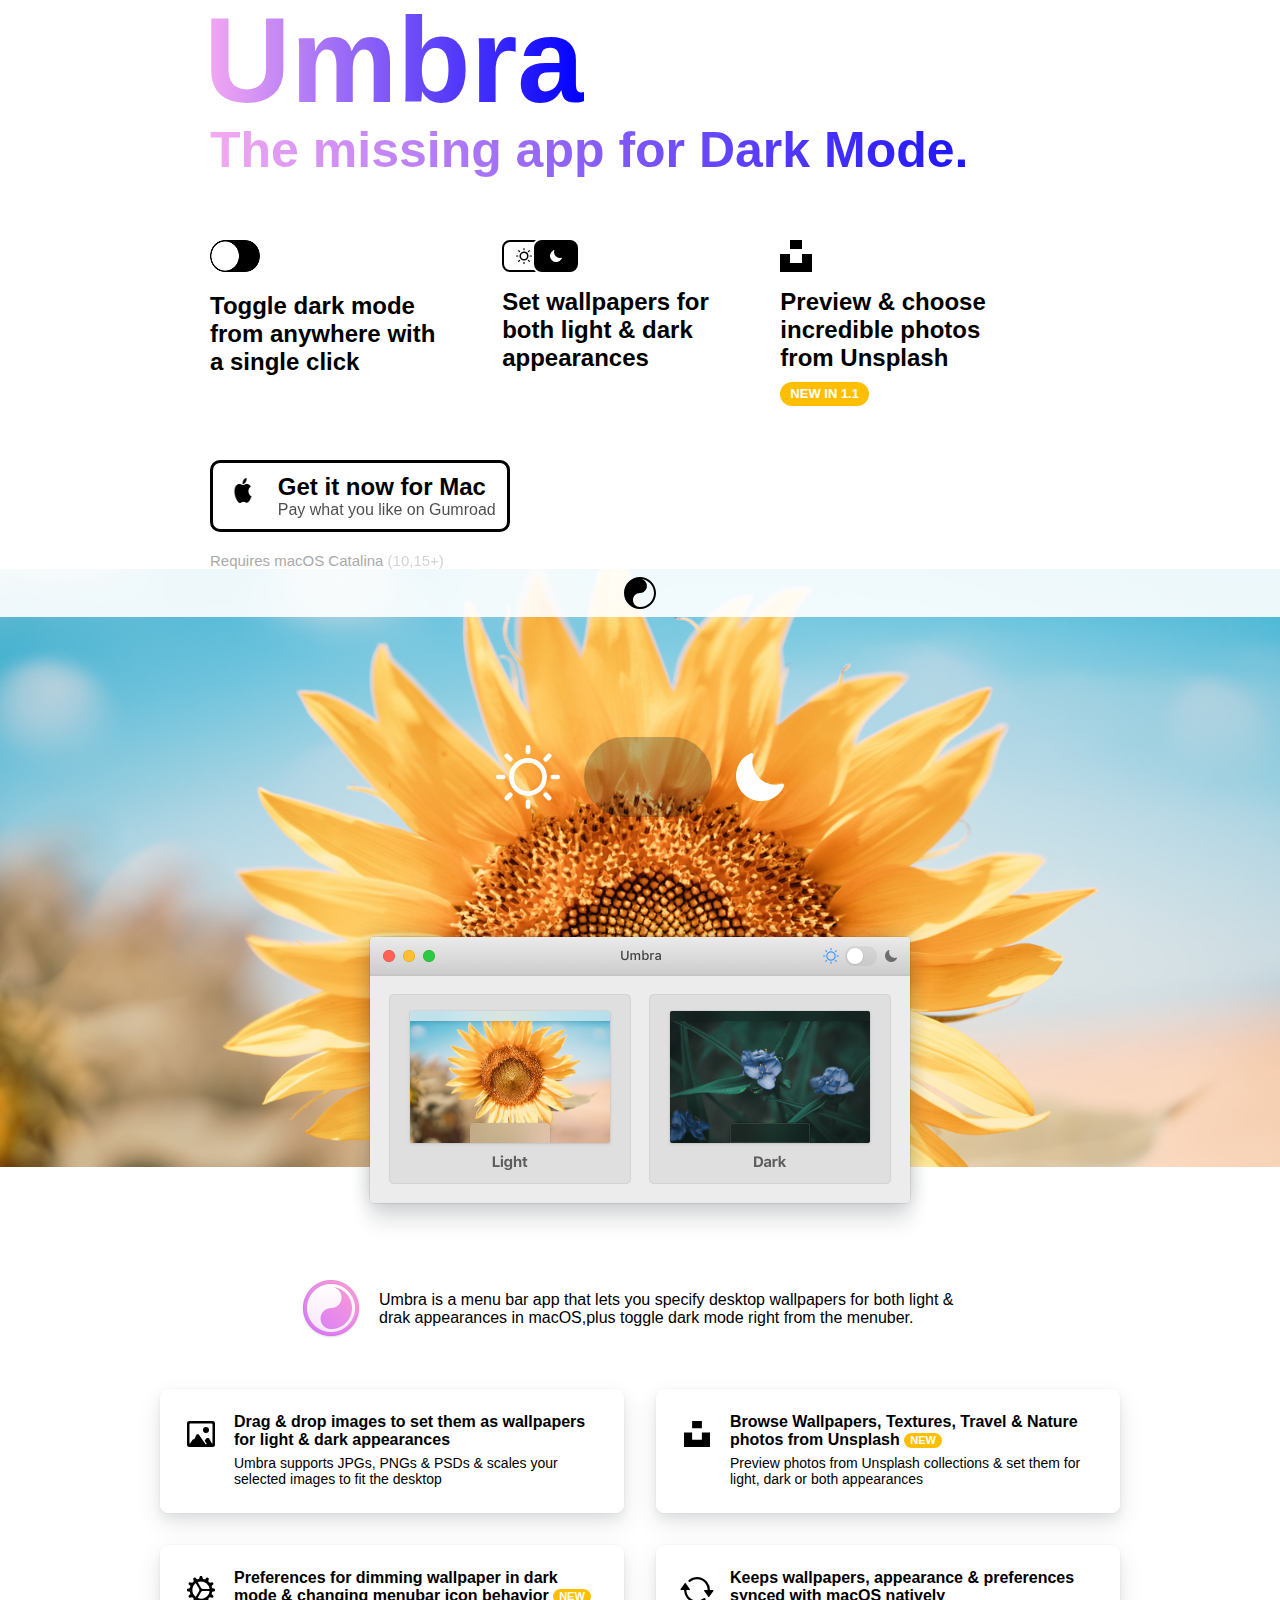
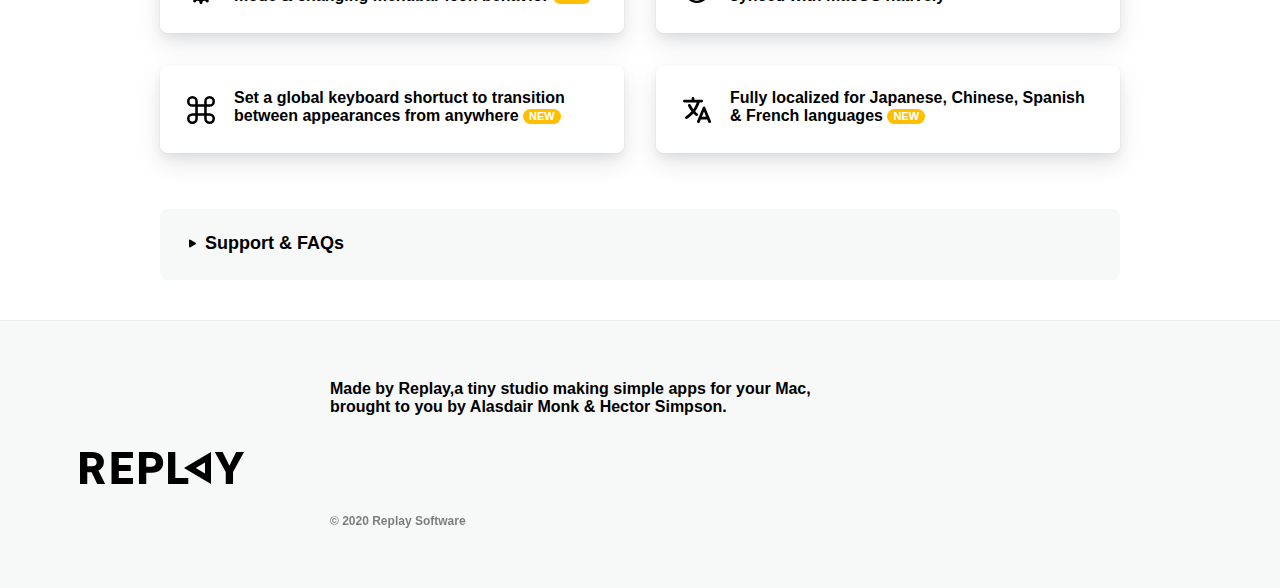
==== commit 18c94709: "第六次" ====
--- a/test.html
+++ b/test.html
@@ -9,27 +9,39 @@
 
   </head>
   <body >
-	  <div class="top" >
+	  
 		  <header>
 			  <h1>Umbra</h1>
 			  <h2>The missing app for Dark Mode.</h2>
-			  </header>
-			  <section>
-			  	<article>
-			  		<img src="img/4.png" width="50" height="40"/>
-			  		<p >Toggle dark mode from anywhere with a single click</p>
-			  	</article>
-			  	<article style="margin-left: 20px;">
-			  		<img src="img/5.png" width="50" height="40" style="padding-left: 0px; "/>
-			  		<p>Set wallpapers for both light & dark appearances</p>
-			  	</article>
-			  	<article style="margin-left: 20px;">
-			  		<img src="img/6.png" width="50" height="40" style="padding-left: 0px;"/>
-			  		<p>Preview & choose incredible photos from Unsplash</p>
+			  
+			  <ul>
+			  	<li>
 					
+					<span class="switch-icon">
+						<img src="img/4.png" >
+						<span></span>
+					</span>
+					<p>Toggle dark mode from anywhere with a single click</p>
+				</li>
+				<li>
+					
+					<svg viewBox="0 0 76 32" height="32">
+						<path d="M34.001 0A10.058 10.058 0 0032 2L8 2.003a6 6 0 00-5.996 5.774L2 8.001v16a6 6 0 005.775 5.995L8 30h24a10.07 10.07 0 001.998 2H8a8 8 0 01-8-8V8.001a8 8 0 018-8L34.001 0zM68 .002a8 8 0 018 8V24a8 8 0 01-8 8H40a8 8 0 01-8-8V8.001a8 8 0 018-8h28zM22 21.63c.294 0 .539.215.585.497l.007.096v1.185a.593.593 0 01-1.185 0v-1.185c0-.328.266-.593.593-.593zm29.743-11.61l-.084.031-.252.122a6.26 6.26 0 108.443 8.394l.101-.211.032-.084a.495.495 0 00-.526-.624l-.088.017-.303.085a5.619 5.619 0 01-.933.15l-.315.016a5.728 5.728 0 01-5.722-5.51l-.004-.22.016-.316c.026-.315.078-.627.156-.933l.087-.304.017-.088a.496.496 0 00-.54-.54l-.085.015zM17.9 19.95l.082.069a.593.593 0 010 .838l-.838.847a.593.593 0 01-.838-.838l.838-.847c.18-.18.447-.22.666-.12l.09.051zm8.958.069l.838.838a.593.593 0 01.069.756l-.069.082a.593.593 0 01-.838 0l-.838-.838a.593.593 0 11.838-.838zM22 11.5a4.5 4.5 0 014.495 4.288L26.5 16a4.5 4.5 0 11-4.712-4.495L22 11.5zm0 1.5a3 3 0 102.995 3.176L25 16a3 3 0 00-3-3zm7.407 2.407a.593.593 0 110 1.185h-1.185a.593.593 0 110-1.185h1.185zm-13.63 0c.295 0 .54.215.586.497l.007.096a.593.593 0 01-.592.592h-1.185a.593.593 0 110-1.185h1.185zm1.276-5.179l.082.069.838.838a.593.593 0 11-.838.838l-.838-.838a.593.593 0 01-.069-.756l.069-.082a.593.593 0 01.756-.069zm10.65.069a.593.593 0 010 .838l-.838.838a.593.593 0 01-.838-.838l.838-.838a.593.593 0 01.838 0zM22 8.001c.295 0 .539.215.585.497l.008.096v1.185a.593.593 0 01-1.186 0V8.594c0-.327.266-.593.593-.593z"></path>
+					</svg>
+					<p>Set wallpapers for both light & dark appearances</p>
+				
+				</li>
+				<li>
+					
+					<svg viewBox="0 0 32 32" height="32">
+						<path d="M10 9V0h12v9H10zm12 5h10v18H0V14h10v9h12v-9z"></path>
+					</svg>
+					<p>Preview & choose incredible photos from Unsplash
+					<br>
 					<small>New in 1.1</small>
-			  	</article>
-			  </section>
+					</p>
+				</li>
+			  </ul>
 			  <div class="button">
 				  <div class="in-button">
 				  	<div class="button-left-iphone">
@@ -49,132 +61,131 @@
 					</div>
 				  </div>
 			  </div>
+			  
 			  <div class="requires">
-			  	<p>Requires macOS Catalina(10.15+)</p>
+			  	<small>
+					Requires macOS Catalina
+					<em>(10,15+)</em>
+				</small>
 			  </div>
+		  </header>
+	  
+	  <section>
+	  <div class="center">
+		  <div id="menubar">
+		  	<svg viewBox="0 0 32 32" height="32">
+				<path fill-rule="evenodd" d="M16 0c8.837 0 16 7.163 16 16s-7.163 16-16 16S0 24.837 0 16 7.163 0 16 0zm0 2h-.038l.219.004c3.738.127 6.73 3.21 6.73 6.996 0 3.785-2.992 6.87-6.73 6.996l-.24.004c-3.85 0-6.97 3.134-6.97 7 0 3.834 3.07 6.949 6.875 7H16c7.732 0 14-6.268 14-14S23.732 2 16 2z"></path>
+			</svg>
+		  </div>
+		  <ul id="toggle" class="light">
+		  	<li class="sun">
+				<svg viewBox="0 0 64 64" height="64">
+					<path fill-rule="evenodd" d="M61.63 34.37h-4.741a2.37 2.37 0 010-4.74h4.74a2.37 2.37 0 110 4.74zM9.48 32a2.37 2.37 0 01-2.37 2.37H2.37a2.37 2.37 0 010-4.74h4.74A2.37 2.37 0 019.481 32zm45.3 22.78a2.37 2.37 0 01-3.352 0l-3.353-3.351a2.37 2.37 0 113.353-3.353l3.352 3.353a2.37 2.37 0 010 3.352zM51.46 9.188a2.37 2.37 0 113.352 3.353l-3.352 3.352a2.37 2.37 0 01-3.352-3.352l3.352-3.353zM29.629 61.63v-4.741a2.37 2.37 0 114.74 0v4.74a2.37 2.37 0 01-4.74 0zM15.924 48.076a2.37 2.37 0 010 3.353l-3.352 3.39a2.37 2.37 0 01-3.352-3.353l3.352-3.39a2.37 2.37 0 013.352 0zM9.187 9.188a2.37 2.37 0 013.353 0l3.352 3.352a2.37 2.37 0 11-3.352 3.353L9.187 12.54a2.37 2.37 0 010-3.352zM29.63 7.11V2.37a2.37 2.37 0 114.74 0v4.74a2.37 2.37 0 01-4.74 0zM50.963 32c0 10.473-8.49 18.963-18.963 18.963S13.037 42.473 13.037 32 21.527 13.037 32 13.037 50.962 21.527 50.962 32h.001zM32 17.777c-7.855 0-14.223 6.368-14.223 14.223S24.145 46.223 32 46.223 46.223 39.855 46.223 32c0-7.856-6.367-14.223-14.222-14.223h-.002H32z"></path>
+				</svg>
+			</li>
+			<li class="switch">
+				<input class="switch" type="checkbox" />
+			</li>
+			<li class="moon">
+				<svg viewBox="0 0 48 48" height="48">
+					<path fill-rule="evenodd" d="M16.366 8.732c-.004 12.65 10.251 22.909 22.906 22.913a22.482 22.482 0 006.206-1.003 1.982 1.982 0 012.327 2.762C42.036 45.968 27.17 51.479 14.601 45.712 2.032 39.945-3.48 25.084 2.29 12.52A25.037 25.037 0 0114.637.195a1.984 1.984 0 012.767 2.329 22.48 22.48 0 00-1.038 6.208z"></path>
+				</svg>
+			</li>
+		  </ul>
+		  <div id="window">
+		  	
+		  </div>
+	
+	  </div>
+	  <span id="reflection">
 		  
-	  </div>
-	  <div class="center">
-		<!-- <img src="img/1.jpg" > -->
-	  </div>
-	  <div class="top">
-		  <div class="Umbra">
-		  	<img src="img/2.jpg" >
-		  </div>
-		  <div class="Bottom">
-		  	<div class="in-Bottom">
-		  		<div class="button-left-iphone">
-		  			<img src="img/3.png" class="pink" >
-		  		</div>
-		  				<div class="list-button-right-text">
-		  					<p>Umbra is a menu bar app that lets you specify desktop wallpapers for both light & drak appearances in macOS,plus toggle dark mode right from the menuber.</p>
-		  				</div>
-		  	</div>
-		  </div>
-		  <div class="out-list-left">
+	  </span>
+	  </section>
+	  <aside>
+		  <div id="features">
 		  	
 		  
-		  <div class="list-up">
-		  	<div class="button-left-iphone">
-		  		<img src="img/7.png" class="list-picture" >
-		  	</div>
-			<div class="list-button-right-text">
-				<font>Drag & drop images to set them as wallpapers for light & drak appearances</font>
-				<p>Umbra supports JPGs,PNGs & PSDs & scales your selected images to fit the desktop</p>
-			</div>
-		  </div>
-		  </div>
-		  <div class="out-list-right">
+		  
+		  		<div class="overview">
+		  			<img src="img/Icon.2d85cc9e.png" width="60" height="60" >
+		  		    <p>Umbra is a menu bar app that lets you specify desktop wallpapers for both light & drak appearances in macOS,plus toggle dark mode right from the menuber.</p>
+		  		</div>		
 		  	
 		  
-		  <div class="list-up">
-		  	<div class="button-left-iphone">
-		  		<img src="img/6.png" class="list-picture" >
-		  	</div>
-			<div class="list-button-right-text">
-				<font>Browse Wallpapers,Textures,Travel & Nature photos from Unsplash</font><small class="button-small">NEW</small>
-				<p>Umbra supports JPGs,PNGs & PSDs & scales your selected images to fit the desktop</p>
-			</div>
+		  <ul class="feature-grid">
+		  	<li>
+				<svg width="34" height="34">
+					<path fill-rule="evenodd" d="M5.5 30A2.5 2.5 0 013 27.5v-21A2.5 2.5 0 015.5 4h23A2.5 2.5 0 0131 6.5v21a2.5 2.5 0 01-2.5 2.5h-23zm23-22.875a.625.625 0 00-.625-.625H6.125a.625.625 0 00-.625.625v19.212a.287.287 0 00.523.165l2.76-3.92a.781.781 0 01.638-.332h.845l2.282-4.668a.781.781 0 01.639-.332h.908a.78.78 0 01.638.332l6.662 9.466a.475.475 0 00.389.202h.362a.477.477 0 00.39-.752l-1.629-2.315a.805.805 0 01.018-.952l1.465-1.923a.781.781 0 01.622-.308h1.335c.244 0 .474.114.622.308l2.955 5.19a.319.319 0 00.573-.192l.003-19.18zM19 13a3 3 0 016 0 3 3 0 01-6 0z">
+					</path>
+				</svg>
+				<p>Drag & drop images to set them as wallpapers for light & dark appearances 
+				<span>Umbra supports JPGs, PNGs & PSDs & scales your selected images to fit the desktop</span>
+				</p>
+			</li>
+			<li>
+				<svg width="34" height="34">
+					<path d="M12.125 11.313V4h9.75v7.313h-9.75zm9.75 4.062H30V30H4V15.375h8.125v7.313h9.75v-7.313z"></path>
+				</svg>
+				<p>Browse Wallpapers, Textures, Travel & Nature photos from Unsplash
+				<small>New</small>
+				<span>Preview photos from Unsplash collections & set them for light, dark or both appearances</span>
+				</p>
+			</li>
+			<li>
+				<svg width="34" height="34">
+					<path fill-rule="evenodd" d="M30.61 18.189l-2.148.613a.54.54 0 00-.378.417c-.096.474-.222.941-.378 1.399a.538.538 0 00.12.55l1.555 1.607a.54.54 0 01.079.644l-.67 1.162a.539.539 0 01-.598.253l-2.18-.546a.539.539 0 00-.536.17c-.317.361-.656.701-1.016 1.02a.539.539 0 00-.171.534l.545 2.18a.539.539 0 01-.253.597l-1.161.67a.539.539 0 01-.645-.079l-1.615-1.562a.538.538 0 00-.55-.12c-.454.156-.919.282-1.39.378a.54.54 0 00-.415.378l-.616 2.155a.54.54 0 01-.518.391H16.33a.54.54 0 01-.519-.39l-.615-2.155a.54.54 0 00-.416-.379c-.472-.095-.938-.22-1.393-.375a.538.538 0 00-.55.12l-1.612 1.56a.539.539 0 01-.644.079l-1.161-.67a.54.54 0 01-.253-.598l.546-2.183a.54.54 0 00-.171-.536 11.385 11.385 0 01-1.02-1.014.539.539 0 00-.535-.17l-2.178.545a.539.539 0 01-.598-.253l-.67-1.162a.539.539 0 01.079-.644l1.558-1.61a.538.538 0 00.12-.55 11.186 11.186 0 01-.381-1.397.54.54 0 00-.378-.415l-2.148-.614A.539.539 0 013 17.67v-1.34a.54.54 0 01.39-.519l2.148-.614a.54.54 0 00.378-.416 11.3 11.3 0 01.378-1.4.538.538 0 00-.12-.55L4.62 11.225a.539.539 0 01-.08-.645l.67-1.16a.539.539 0 01.598-.254l2.182.546a.539.539 0 00.535-.17c.317-.361.656-.701 1.016-1.02a.538.538 0 00.17-.534l-.545-2.18a.539.539 0 01.253-.597l1.161-.67a.54.54 0 01.645.079l1.615 1.562c.146.14.359.187.55.12a11.15 11.15 0 011.39-.378.54.54 0 00.415-.378l.616-2.155A.54.54 0 0116.33 3h1.34c.241 0 .452.16.519.39l.615 2.156a.54.54 0 00.417.378c.472.095.937.22 1.393.375.191.066.403.02.55-.12l1.611-1.559a.539.539 0 01.644-.08l1.162.67a.542.542 0 01.253.599l-.547 2.182a.539.539 0 00.172.536c.36.316.702.655 1.02 1.014a.538.538 0 00.535.17l2.177-.545a.539.539 0 01.598.253l.67 1.161a.539.539 0 01-.079.645l-1.558 1.61a.538.538 0 00-.12.55c.157.457.285.924.381 1.397a.54.54 0 00.378.416l2.148.613a.54.54 0 01.391.519v1.34c0 .24-.16.452-.39.519zm-18.654-7.772a.273.273 0 00-.406-.078 8.59 8.59 0 000 13.322.273.273 0 00.406-.078l3.101-5.372a2.423 2.423 0 000-2.423l-3.101-5.371zM17 8.384a8.594 8.594 0 00-3.051.556.27.27 0 00-.134.389l3.107 5.382a2.423 2.423 0 002.099 1.212h6.206a.273.273 0 00.27-.313A8.612 8.612 0 0017 8.384zm8.227 9.692H19.02c-.866 0-1.666.462-2.099 1.212l-3.107 5.382a.27.27 0 00.134.389 8.614 8.614 0 0011.548-6.67.273.273 0 00-.27-.312z"></path>
+				</svg>
+				<p>Preferences for dimming wallpaper in dark mode & changing menubar icon behavior
+				<small>New</small>
+				</p>
+			</li>
+			<li>
+				<svg width="34" height="34">
+					<path fill-rule="evenodd" d="M29.27 23.844a.586.586 0 01-.965 0l-4.118-5.893a.608.608 0 01.483-.959h2.936C27.602 11.118 22.85 6.36 16.992 6.364a10.589 10.589 0 00-6.687 2.386 1.176 1.176 0 01-1.662-.136 1.184 1.184 0 01.136-1.666c5.536-4.553 13.705-3.743 18.245 1.809a13.022 13.022 0 012.94 8.235h2.941a.606.606 0 01.483.959l-4.118 5.893zM5.695 10.154l4.118 5.892a.608.608 0 01-.483.959H6.394c.004 5.874 4.756 10.633 10.614 10.629a10.588 10.588 0 006.688-2.387 1.176 1.176 0 011.661.136c.422.498.36 1.244-.136 1.666-5.536 4.553-13.704 3.743-18.244-1.809a13.022 13.022 0 01-2.94-8.235H1.096a.606.606 0 01-.483-.958l4.118-5.893a.586.586 0 01.965 0z"></path>
+				</svg>
+				<p>Keeps wallpapers, appearance & preferences synced with macOS natively 
+				
+				</p>
+			</li>
+			<li>
+				<svg width="34" height="34">
+					<path fill-rule="evenodd" d="M25.59 20.182a5.41 5.41 0 11-5.408 5.409v-2.864h-6.364v2.864a5.41 5.41 0 11-5.409-5.41h2.864v-6.363H8.409a5.41 5.41 0 115.41-5.409v2.864h6.363V8.409a5.41 5.41 0 115.409 5.41h-2.864v6.363h2.864zM11.274 8.409a2.864 2.864 0 10-2.864 2.864h2.864V8.409zM8.409 22.727a2.864 2.864 0 102.864 2.864v-2.864H8.409zm11.773-8.909h-6.364v6.364h6.364v-6.364zm5.409-2.545a2.864 2.864 0 10-2.864-2.864v2.864h2.864zM22.727 25.59a2.864 2.864 0 102.864-2.864h-2.864v2.864z"></path>
+				</svg>
+				<p>Set a global keyboard shortuct to transition between appearances from anywhere
+				<small>New</small>
+				</p>
+			</li>
+			<li>
+				<svg width="34" height="34">
+					<path d="M23.476 13.73a1.375 1.375 0 011.795.745l5.625 13.626a1.375 1.375 0 01-1.27 1.9l-.138-.007c-.5-.05-.939-.372-1.134-.844l-1.145-2.774h-6.417l-1.146 2.774-.005.013a1.375 1.375 0 11-2.537-1.062l5.625-13.626c.14-.338.408-.606.747-.746zM13 4c.76 0 1.375.616 1.375 1.375v1.25h7.25a1.375 1.375 0 110 2.75H19.61c-.573 1.796-1.977 5.613-4.455 8.969 1.343 1.475 2.268 2.16 2.28 2.17.614.446.751 1.305.306 1.919v.001a1.375 1.375 0 01-1.921.305l-.012-.009c-.128-.093-1.073-.805-2.422-2.248-3.314 3.67-6.217 5.276-6.352 5.35a1.375 1.375 0 11-1.317-2.415l.11-.061c1.063-.613 3.388-2.309 5.756-4.985a39.054 39.054 0 01-.171-.22c-2.395-3.106-3.268-5.159-3.304-5.245a1.375 1.375 0 012.536-1.063c.053.12.797 1.781 2.699 4.305 1.67-2.429 2.767-5.088 3.362-6.773H4.375a1.375 1.375 0 110-2.75h7.25v-1.25C11.625 4.615 12.241 4 13 4zm11 14.604l-2.073 5.022h4.147L24 18.604z"></path>
+				</svg>
+				<p>Fully localized for Japanese, Chinese, Spanish & French languages
+				<small>New</small>
+				</p>
+			</li>
+		  </ul>
+	</div>
+		  <div id="support">
+			 <a class="toggle-faqs">
+				 <svg viewBox="0 0 9 9" height="9">
+					 <path fill-rule="evenodd" d="M7.45 5.372l-4.96 2.79A1 1 0 011 7.29V1.71A1 1 0 012.49.838l4.96 2.79a1 1 0 010 1.744z"></path>
+				 </svg>
+				 Support & FAQs
+			 </a>
 		  </div>
+	  </aside>
+	  <footer>
+		  <div class="signoff">
+		  	<p>Made by Replay,a tiny studio making simple apps for your Mac, brought to you by Alasdair Monk & Hector Simpson.</p>
+			<a id="replay" target="_blank">
+				<svg viewBox="0 0 164 32" height="32">
+					<path d="M0 0h12.094c7.27 0 11.781 4.188 11.781 9.5 0 4.698-2.06 7.192-5.248 8.762l-.235.113 6.611 13.313V32h-7.77l-5.609-11.75H7.27V32H0V0h12.094H0zm52.951 0v6H38.79v7h11.969v6h-11.97v7h14.162v6h-21.43V0h21.43zm6.016 0h12.407c7.52 0 11.781 4.5 11.781 10.625 0 5.966-4.127 9.935-11.425 10.06l-.356.003h-5.138V32h-7.269V0h12.407-12.407zm36.345 0v26h12.972v6h-20.24V0h7.268zm47.32 0l6.767 13.625L156.167 0H164l-10.966 20.063V32h-7.27V20.062L134.8 0h7.833zM131 0v32l-27-16 27-16zm-6 10.53L115.77 16l9.23 5.47V10.53zM66.236 6v8.75h5.138c3.259-.063 4.512-2 4.512-4.438 0-2.25-1.186-4.263-4.252-4.312h-5.398zM12.094 6H7.27v8.313h4.825c3.07 0 4.575-1.5 4.575-4.126 0-2.608-1.476-4.098-4.313-4.183L12.094 6z"></path>
+				</svg>
+			</a>
+			<small>© 2020 Replay Software</small>
 		  </div>
-		  <div class="out-list-left">
-		  	
-		  
-		  <div class="list">
-		  	<div class="button-left-iphone">
-		  		<img src="img/6.png" class="list-picture" >
-		  	</div>
-		  			<div class="list-button-right-text">
-		  				<font>Drag & drop images to set them as wallpapers for light & drak appearances</font>
-		  				<!-- <p>Umbra supports JPGs,PNGs & PSDs & scales your selected images to fit the desktop</p> -->
-		  			</div>
-		  </div>
-		  </div>
-		  <div class="out-list">
-		  	
-		  
-		  <div class="list">
-		  	<div class="button-left-iphone">
-		  		<img src="img/6.png" class="list-picture" >
-		  	</div>
-		  			<div class="list-button-right-text">
-		  				<font>Drag & drop images to set them as wallpapers for light & drak appearances</font>
-		  				<!-- <p>Umbra supports JPGs,PNGs & PSDs & scales your selected images to fit the desktop</p> -->
-		  			</div>
-		  </div>
-		  </div>
-		  <div class="out-list-left">
-		  	
-		  
-		  <div class="list">
-		  	<div class="button-left-iphone">
-		  		<img src="img/6.png" class="list-picture" >
-		  	</div>
-		  			<div class="list-button-right-text">
-		  				<font>Drag & drop images to set them as wallpapers for light & drak appearances</font>
-		  				<!-- <p>Umbra supports JPGs,PNGs & PSDs & scales your selected images to fit the desktop</p> -->
-		  			</div>
-		  </div>
-		  </div>
-		  <div class="out-list">
-		  	
-		  
-		  <div class="list">
-		  	<div class="button-left-iphone">
-		  		<img src="img/6.png" class="list-picture" >
-		  	</div>
-		  			<div class="list-button-right-text">
-		  				<font>Drag & drop images to set them as wallpapers for light & drak appearances</font>
-		  				<!-- <p>Umbra supports JPGs,PNGs & PSDs & scales your selected images to fit the desktop</p> -->
-		  			</div>
-		  </div>
-		  </div>
-		  <div class="gray">
-			  
-			  	
-			  
-		  	<img src="img/8.png" >
-			
-			
-				
-			
-			<p>Support & FAQs</p>
-			
-		  </div>
-	  </div>
-	  <div class="base">
-		 <div class="top">
-		 	
-		  
-	  	<div class="base-left-text">
-	  	<p>Made by Replay,a tiny studio making simple apps for your Mac,brought to you by Alasdair Monk & Hector Simpson</p>
-			<small>© 2020 Replay Software</small>
-	  	</div>
-		<div class="base-right-picture">
-			<img src="img/9.png" >
-			</div>
-			</div>
-	  </div>
+	  </footer>
+	 
 
   </body>
 </html>--- a/css/style.css
+++ b/css/style.css
@@ -1,57 +1,94 @@
 .top{
 		/* border: 3px red solid; */
 		/* height: 300px; */
+		list-style: none;
+		text-align: left;
 		width: 800px;
 		margin-left: auto;
 		margin-right: auto;
 	}
+	header{
+		padding-top: 80px;
+		padding-bottom: 80px;
+		position: relative;
+		margin: 0 auto;
+		padding: 0 80px;
+		width: 100%;
+		max-width: 1020px;
+	}
 	body{
 		 font-family: -apple-system,Helvetica Neue,Helvetica,Arial,sans-serif;
 		 color: var(--foreground);
+		
 		 
 	}
 	.center{
 		/* border: 3px red solid; */
-		position: relative;
-		align-items: center;
-		height: 400px;
-		background-image: url(../img/1.jpg);
+		background: url(../img/Light.9d63ffe2.jpg);
 		background-size: cover;
-		background-repeat: no-repeat;
 	}
 	section{
+		display: flex;
+		flex-direction: column;
+		overflow: hidden;
+	}
+	
+	header ul{
 		display: flex;
 		list-style: none;
 		padding: 60px 0 30px;
 	}
-	article{
-		margin: 0;
-		padding: 0;
-		box-sizing: border-box;
-	}
-	article p{
+	header ul li{
+		margin-right: 60px;
+	}
+	header ul .switch-icon{
+		position: relative;
+		display: inline-flex;
+		width: 50px;
+		height: 32px;
+		border-radius: 20px;
+		transition: transform .2s ease;
+	}
+	header ul .switch-icon input{
+		position: absolute;
+		top: 0;
+		left: 0;
+		right: 0;
+		bottom: 0;
+		width: 100%;
+		border-radius: 40px;
+		appearance: none;
+		z-index: 1;
+		border: none;
+		box-shadow: none;
+		cursor: pointer;
+		outline: none;
+	}
+	header ul li p{
 		font-size: 24px;
-		font-weight:700;
+		font-weight: 700;
 		margin-top: 16px;
 	}
-	article small{
-		position: relative;
-		background-color: #FFBF00;
+	header ul li small{
+		position: relative;
+		background: #FFBF00;
+		color: #FFFFFF;
 		font-size: 13px;
 		font-weight: 700;
 		text-transform: uppercase;
 		top: 4px;
 		padding: 4px 10px 5px;
-		border-radius: 1.25rem;
+		border-radius: 20px;
 		white-space: nowrap;
-		box-sizing: border-box;
-	}
-	.top h1{
+	}
+
+	
+	body header h1{
+		display: inline;
 		position: relative;
 		left: -6px;
-		margin-top: 0px;
-		margin-bottom: 0px;
 		line-height: 1;
+		color: transparent;
 		font-size: 120px;
 		font-weight: 800;
 		background: linear-gradient(to right,#F5A9F2, #0000FF);
@@ -59,7 +96,7 @@
 		-webkit-text-fill-color: transparent;
 		
 	}
-	.top h2{
+	body header h2{
 		/* line-height: 50px; */
 		font-size: 50px;
 		font-weight: 800;
@@ -101,11 +138,15 @@
 	.button-right-text p{
 		margin: 0;
 	}
-	.requires p{
+	.requires small{
 		font-size: 15px;
 		color: darkgray;
 		display: block;
 		margin-top: 20px;
+	}
+	.requires small em{
+		font-style: normal;
+		opacity: .5;
 	}
 	.iphone{
 		width: 30px;
@@ -113,27 +154,21 @@
 		padding-left: 10px;
 		padding-top: 5px;
 	}
-	.center img{
-		height: 200px;
-		width: 100%;
-		padding-top: 20px;
-		
+
 		/* border: 3px red solid; */
 	/* 	background-repeat: space repeat;
 		background-repeat: repeat-x; */
 	}
-    .Umbra img{
-		position: relative;
-		border-radius: 4px;
-		width: 500px;
-		height: auto;
-		margin-left: auto;
-		margin-right: auto;
-		/* margin-top: 450px; */
-		display: block;
+    .Umbra{
+		background: url(../img/LightWindow.ab6814c6.png) no-repeat;
+		background-size: 540px 266px;
+		box-shadow: 0 0 .5px .5px rgba(1,22,30,.1),0 0 0 1px rgba(1,22,30,.025),0 0 20px rgba(1,22,30,.2),0 20px 20px 0 rgba(1,22,30,.1);
+	    position: relative;
+	    width: 540px;
+	    height: 266px;
+	    border-radius: 4px;
+		margin-bottom: -36px;
 		z-index: 2;
-		margin-top: -150px;
-		box-shadow: 0 0 .5px .5px rgba(1,22,30,.1),0 0 0 1px rgba(1,22,30,.025),0 0 20px rgba(1,22,30,.2),0 20px 20px 0 rgba(1,22,30,.1);
 	}
 	.Bottom{
 		/* border: 1px black solid; */
@@ -149,10 +184,32 @@
 		justify-content: center;
 	}
 	.pink{
-		width: 70px;
-		height: 70px;
-		padding-left: 40px;
+		margin-right: 18px;
+		
 		/* padding-top: 10px; */
+	}
+	aside{
+		position: relative;
+		margin-top: -120px;
+		max-width: 1120px;
+		z-index: 2
+	}
+	aside #features .feature-grid li svg{
+		flex-shrink: 0;
+		margin: 4px 16px 0 0;
+	}
+	aside #features .overview{
+		position: relative;
+		display: inline-flex;
+		align-items: center;
+		text-align: left;
+	}
+	aside #features .overview img{
+		margin-right: 18px;
+	}
+	aside #features .overview p{
+		font-weight: 500;
+		max-width: 600px;
 	}
 	.list{
 		border: 1px white solid;
@@ -188,36 +245,7 @@
 		padding-top: 10px;
 		padding-left: 30px;
 	}
-	.gray{
-		border: 1px white solid;
-		width: 100%;
-		height: 50px;
-		background-color: ghostwhite;
-		border-radius: 5px;
-		margin-top: 50px;
-		/* border: 1px red solid; */
-		display: flex;
-		align-items: center;
-		justify-content: center;
-	}
-	.gray img{
-		width: 20px;
-		height: 20px;
-		display: inline-block;
-		padding-left: 20px;
-		/* padding-top: 5px; */
-		
-
-	}
-	.gray p{
-		display: inline-block;
-		margin: 0 auto;
-		margin-left: 0px;
-		/* text-decoration: none; */
-		/* text-align: center; */
-		line-height: 0px;
-		/* padding-left: 20px; */
-	}
+	
 	.base{
 		height: 100px;
 		background: rgba(1,22,30,.03);
@@ -248,18 +276,16 @@
 		height: 50px;
 		padding-left: 60%;
 	}
-	header h1 h2{
-		margin-top: 3px;
-		/* background: -webkit-linear-gradient(to right, red, blue);
-	    -webkit-background-clip: text;
-		-webkit-text-fill-color: transparent;
-		color: red; */
+
 	}
 	.list-button-right-text font{
-		font-weight: bold;
+		margin: 0;
+		padding: 0;
+		box-sizing: border-box;
 	}
 	.button-small{
 		background-color: #FFBF00;
+		color: #FFFFFF;
 		position: relative;
 		font-size: 11px;
 		font-weight: 700;
@@ -293,39 +319,71 @@
 		margin-left: 5px;
 	}
 	.list-up{
-		border: 1px white solid;
-		/* width: 40%; */
-		border-radius: 10px;
-		display: inline-block;
-		box-sizing: border-box;
-		float: left;
-		box-shadow: 0 0 0 1px rgba(1,22,30,.025), 0 10px 24px rgba(1,22,30,.1), 0 6px 10px 0 rgba(1,22,30,.05);
-		flex: 100px ;
-		width: 395px;
-		height: 120px;
-		list-style-type: cjk-earthly-branch;
+		    display: flex;
+		    font-size: 16px;
+		    font-weight: 600;
+		    width: calc(50% - 32px);
+		    margin: 16px;
+		    padding: 24px 28px 26px 24px;
+		    border-radius: 8px;
+		    box-shadow: 0 0 0 1px rgba(1,22,30,.025),0 10px 24px rgba(1,22,30,.1),0 6px 10px 0 rgba(1,22,30,.05);
+		
 	}
 	.list-button-right-text p{
 		margin-top:8px ;
 	}
-	/* .gray-picture{
-		display: inline-block;
-		border: 1px red solid;
-		padding-top: 10px;
-		height: 38px;
-	}
-	.gray-text{
-		display: inline-block;
-		border: 1px red solid;
-		width: 200px;
-		height: 50px;
+	.signoff,aside,header{
+		position: relative;
 		margin: 0 auto;
-		text-align: center;
-	} */
-/* 	.gray img{
-		
-		margin: 0 auto;
-	} */
+		padding: 0 80px;
+		width: 100%;
+	}
+	aside #features .feature-grid{
+		display: flex;
+		flex-wrap: wrap;
+		list-style: none;
+		margin: 30px -16px 0;
+		text-align: left;
+	}
+	.feature-grid li{
+		display: flex;
+		font-size: 16px;
+		font-weight: 600;
+		width: calc(50% - 32px);
+		margin: 16px;
+		padding: 24px 28px 26px 24px;
+		border-radius: 8px;
+		box-shadow: 0 0 0 1px rgba(1,22,30,.025),0 10px 24px rgba(1,22,30,.1),0 6px 10px 0 rgba(1,22,30,.05);
+	}
+	svg{
+		display: block;
+		fill: currentcolor;
+		pointer-events: none;
+	}
+	.feature-grid li span{
+		font-size: 14px;
+		font-weight: 500;
+		display: block;
+		padding-top: 6px;
+	}
+	* {
+		margin: 0;
+		padding: 0;
+		box-sizing: border-box;
+	}
+	.feature-grid li small{
+		position: relative;
+		font-size: 11px;
+		font-weight: 700;
+		text-transform: uppercase;
+		top: -1px;
+		padding: 1px 6px 2px;
+		background-color: #FFBF00;
+		color: #FFFFFF;
+		border-radius: 20px;
+		white-space: nowrap;
+	}
+
 	.button-right-text strong{
 		font-size: 24px;
 		font-weight: 700;
@@ -336,8 +394,141 @@
 		font-weight: 500;
 		opacity: .7;
 	}
-/* 	.requires small{
-		font-size: 1rem;
-		font-weight: 500;
-		opacity: .7;
-	} */+	section .center #menubar{
+		background: hsla(0,0%,100%,.9);
+		position: relative;
+		display: flex;
+		width: 100vw;
+		align-items: center;
+		justify-content: center;
+		padding: 8px;
+	}
+
+	section .center #window{
+		background: url(../img/LightWindow.ab6814c6.png) no-repeat;
+		background-size: 540px 266px;
+		box-shadow: 0 0 .5px .5px rgba(1,22,30,.1),0 0 0 1px rgba(1,22,30,.025),0 0 20px rgba(1,22,30,.2),0 20px 20px 0 rgba(1,22,30,.1);
+		position: relative;
+		width: 540px;
+		height: 266px;
+		border-radius: 4px;
+		margin-bottom: -36px;
+		margin-left: auto;
+		margin-right: auto;
+		z-index: 2;
+		align-items: center;
+		justify-content: center;
+	}
+	.center #toggle{
+		display: flex;
+		align-items: center;
+		justify-content: center;
+		list-style: none;
+		margin: 120px auto;
+	}
+	.center #toggle li{
+		color: #FFFFFF;
+		transition: opacity .1s ease-in-out;
+		display: flex;
+		align-items: center;
+		justify-content: center;
+	}
+	.center #toggle li.switch{
+		position: relative;
+		display: flex;
+		align-items: center;
+		justify-content: flex-start;
+		width: 8rem;
+		height: 5rem;
+		margin: 0 24px;
+	}
+	.center #toggle li .moon{
+		opacity: .5;
+	}
+	.center #toggle li.switch input{
+		position: absolute;
+		top: 0;
+		left: 0;
+		width: 100%;
+		height: 100%;
+		border-radius: 40px;
+		/* -webkit-appearance: none; */
+		appearance: none;
+		z-index: 1;
+		border: none;
+		box-shadow: none;
+		cursor: pointer;
+		background: rgba(1,22,30,.25);
+		transition: background .1s ease-in-out;
+	}
+	aside #features{
+		position: relative;
+		font-size: 16px;
+		font-weight: 600;
+		padding-top: 12px;
+		width: 100%;
+		text-align: center;
+	}
+	#reflection{
+		position: relative;
+		height: 100px;
+		transform: scaleY(-1);
+		z-index: 1;
+	}
+	#support{
+		background: rgba(1,22,30,.03);
+	}
+	aside  #support{
+		margin: 40px auto;
+		padding: 24px 28px 26px;
+		border-radius: 8px;
+	}
+	aside #support a{
+		font-weight: 600;
+		display: flex;
+		align-items: center;
+		font-size: 18px;
+		color: inherit;
+		text-decoration: none;
+	}
+	aside #support a svg{
+		margin-right: 8px;
+		transition: transform .1s ease-in-out;
+	}
+	footer{
+		box-shadow: inset 0 1px 0 rgba(1,22,30,.05);
+		background: rgba(1,22,30,.03);
+		display: flex;
+		align-items: center;
+		justify-content: center;
+		margin-top: 20px;
+		font-size: 16px;
+		font-weight: 600;
+		padding: 60px 0;
+		max-width: 100%;
+	}
+	footer .signoff{
+		display: flex;
+		flex-wrap: wrap;
+	}
+	footer p{
+		margin-left: 250px;
+		margin-right: auto;
+		max-width: 580px;
+		padding-right: 60px;
+		margin-bottom: 30px;
+	}
+	footer a#replay{
+		transition:color .2s ease;
+		margin-bottom: 30px;
+	}
+	footer a#replay svg{
+		margin-right: 250px;
+		margin-top: 6px;
+	}
+	footer small{
+		margin-left: 250px;
+		font-size: 12px;
+		width: 100%;
+		opacity: .5;
+	}
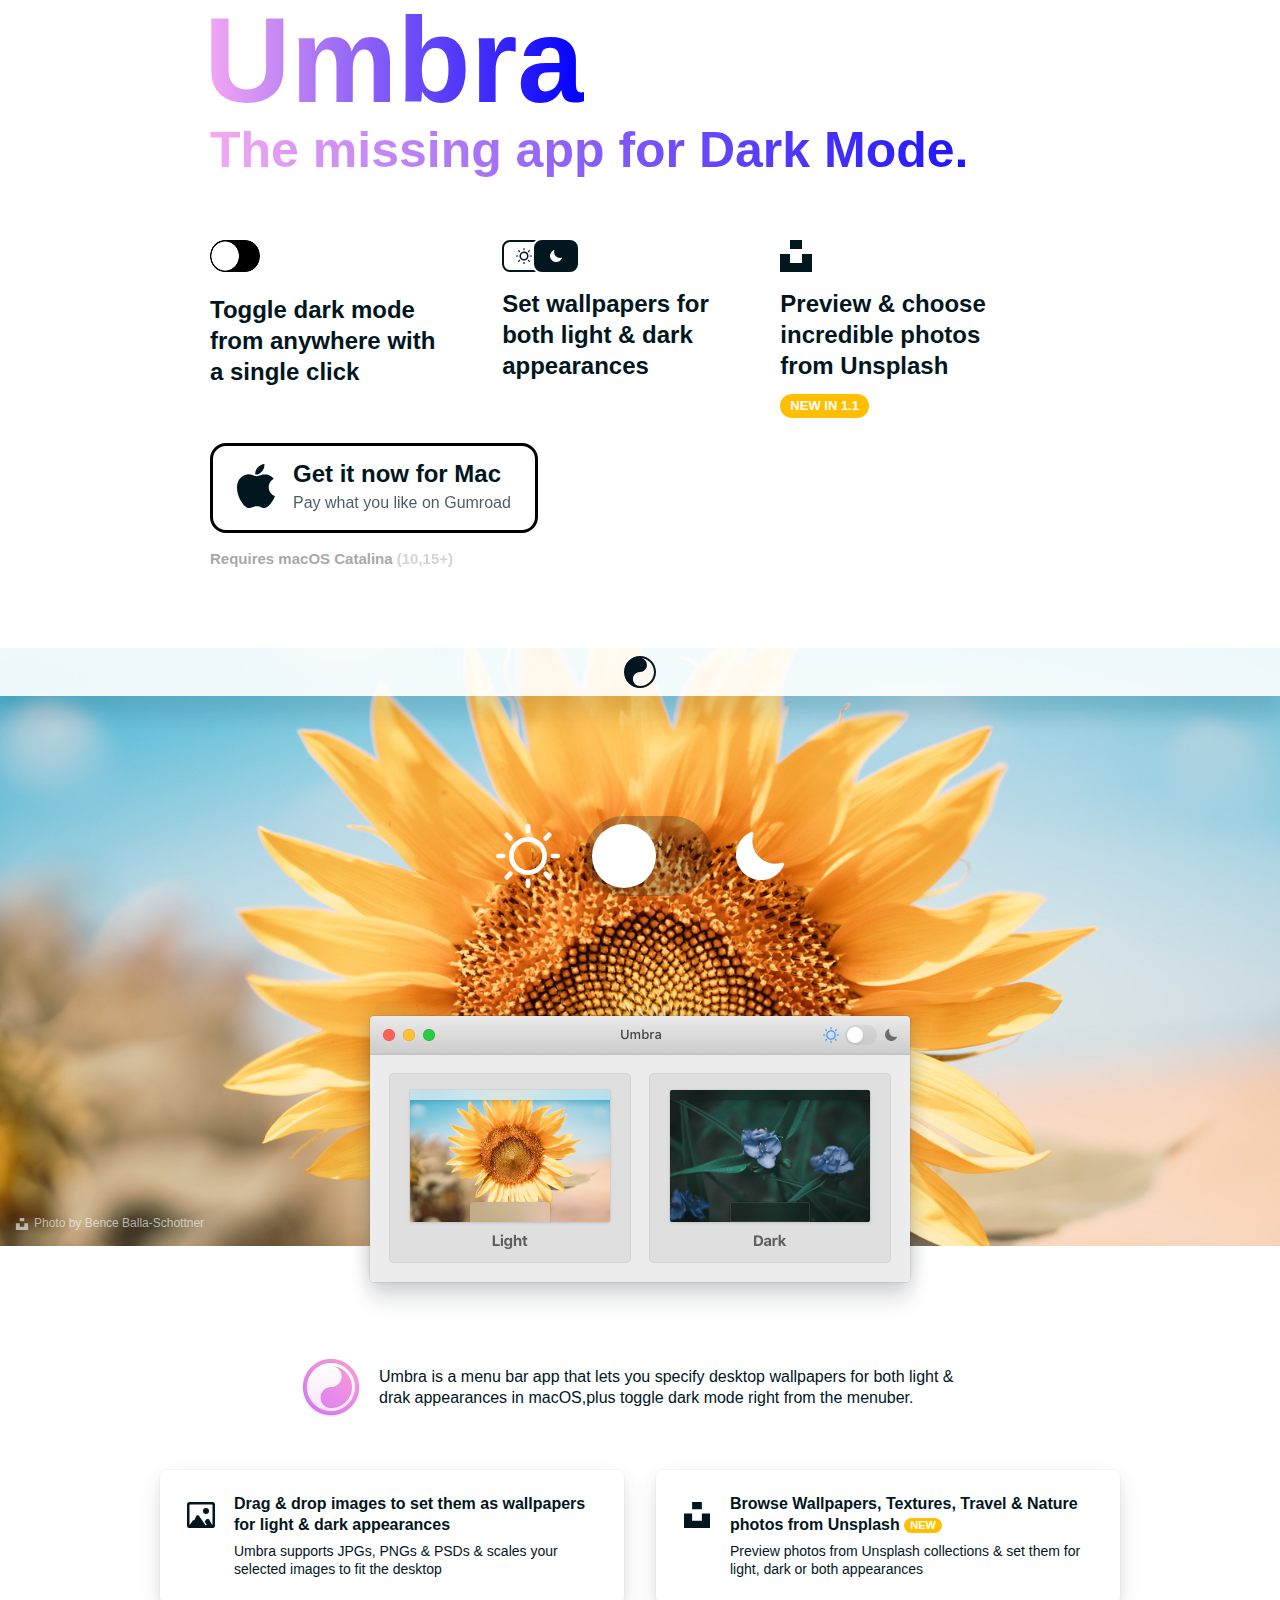
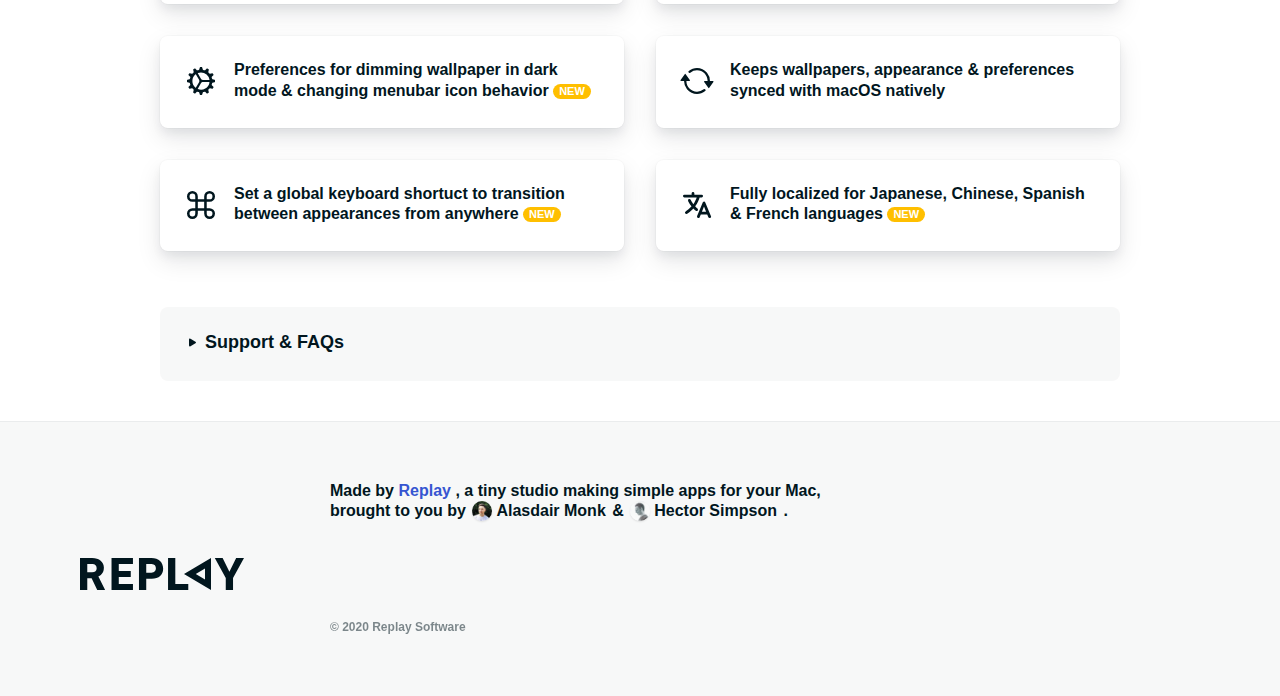
==== commit 93de8b0d: "第七次" ====
--- a/test.html
+++ b/test.html
@@ -42,12 +42,11 @@
 					</p>
 				</li>
 			  </ul>
-			  <div class="button">
-				  <div class="in-button">
-				  	<div class="button-left-iphone">
-				  		<img src="img/7.png" class="iphone" >
-				  	</div>
-					<div class="button-right-text">
+			  <p class="download">
+				  <a href="https://gum.co/umbra-app">
+				  	<svg width="38" height="44">
+						<path d="M28.224 10.298l-.01.004c3.016 0 6.215 1.638 8.491 4.466C29.247 18.835 30.46 29.443 38 32.283c-1.03 2.293-1.528 3.31-2.87 5.337-1.865 2.819-4.49 6.335-7.755 6.37h-.06c-2.827 0-3.599-1.856-7.447-1.856h-.06C15.903 42.156 15.059 44 12.22 44h-.06c-3.266-.034-5.756-3.207-7.62-6.037-5.214-7.904-5.76-17.181-2.542-22.107 2.293-3.494 5.902-5.544 9.288-5.544 3.458 0 5.631 1.876 8.481 1.876 2.78 0 4.466-1.89 8.457-1.89zM27.344 0c.405 2.68-.7 5.292-2.157 7.136-1.512 1.936-4.102 3.448-6.631 3.448h-.19c-.476-2.555.736-5.188 2.209-6.964C22.198 1.66 24.969.16 27.345 0z"></path>
+					</svg>
 						<strong>
 							Get it
 							<span>now</span>
@@ -57,10 +56,10 @@
 							Pay what you like
 							 <span>on Gumroad</span>
 						</small>
-						<!-- <font color="darkgray">Pay what you like on Gumroad</font> -->
-					</div>
-				  </div>
-			  </div>
+						
+					
+				  </a>
+			  </p>
 			  
 			  <div class="requires">
 			  	<small>
@@ -84,7 +83,10 @@
 				</svg>
 			</li>
 			<li class="switch">
-				<input class="switch" type="checkbox" />
+				<input class="switch" type="checkbox">
+				<span>
+					
+				</span>
 			</li>
 			<li class="moon">
 				<svg viewBox="0 0 48 48" height="48">
@@ -92,8 +94,14 @@
 				</svg>
 			</li>
 		  </ul>
-		  <div id="window">
-		  	
+		  <div id="window"></div>
+		  <div class="credit">
+		  	<a class="light-credit" href="https://unsplash.com/photos/qdRK3GDo8Ns" target="_blank">
+				<svg viewBox="0 0 34 34" width="16" height="16">
+					<path d="M12.125 11.313V4h9.75v7.313h-9.75zm9.75 4.062H30V30H4V15.375h8.125v7.313h9.75v-7.313z"></path>
+				</svg>
+				<span>Photo by Bence Balla-Schottner</span>
+			</a>
 		  </div>
 	
 	  </div>
@@ -176,7 +184,23 @@
 	  </aside>
 	  <footer>
 		  <div class="signoff">
-		  	<p>Made by Replay,a tiny studio making simple apps for your Mac, brought to you by Alasdair Monk & Hector Simpson.</p>
+		  	<p>Made by 
+			<a href="https://replay.software" class="replay" target="_blank">
+				
+				Replay
+				</a>
+				, a tiny studio making simple apps for your Mac, brought to you by 
+				<a href="https://twitter.com/almonk" class="almonk" target="_blank">
+					
+					Alasdair Monk
+					</a> 
+					&
+					 <a href="https://twitter.com/dizzyup" class="dizzyup" target="_blank">
+						 
+						 Hector Simpson
+						 </a>
+						 .
+						 </p>
 			<a id="replay" target="_blank">
 				<svg viewBox="0 0 164 32" height="32">
 					<path d="M0 0h12.094c7.27 0 11.781 4.188 11.781 9.5 0 4.698-2.06 7.192-5.248 8.762l-.235.113 6.611 13.313V32h-7.77l-5.609-11.75H7.27V32H0V0h12.094H0zm52.951 0v6H38.79v7h11.969v6h-11.97v7h14.162v6h-21.43V0h21.43zm6.016 0h12.407c7.52 0 11.781 4.5 11.781 10.625 0 5.966-4.127 9.935-11.425 10.06l-.356.003h-5.138V32h-7.269V0h12.407-12.407zm36.345 0v26h12.972v6h-20.24V0h7.268zm47.32 0l6.767 13.625L156.167 0H164l-10.966 20.063V32h-7.27V20.062L134.8 0h7.833zM131 0v32l-27-16 27-16zm-6 10.53L115.77 16l9.23 5.47V10.53zM66.236 6v8.75h5.138c3.259-.063 4.512-2 4.512-4.438 0-2.25-1.186-4.263-4.252-4.312h-5.398zM12.094 6H7.27v8.313h4.825c3.07 0 4.575-1.5 4.575-4.126 0-2.608-1.476-4.098-4.313-4.183L12.094 6z"></path>
--- a/css/style.css
+++ b/css/style.css
@@ -18,13 +18,17 @@
 	}
 	body{
 		 font-family: -apple-system,Helvetica Neue,Helvetica,Arial,sans-serif;
-		 color: var(--foreground);
-		
+		 color: #01161e;
+		font-weight: 700;
+		line-height: 1.3
 		 
 	}
 	.center{
+		position: relative;
+		align-items: center;
+		z-index: 2;
 		/* border: 3px red solid; */
-		background: url(../img/Light.9d63ffe2.jpg);
+		background: url(../img/Light.9d63ffe2.jpg) 50%;
 		background-size: cover;
 	}
 	section{
@@ -81,6 +85,40 @@
 		border-radius: 20px;
 		white-space: nowrap;
 	}
+	header p.download,header p.download a{
+		display: inline-flex;
+		flex-direction: column;
+	}
+	header p.download a:hover{
+		color: #FFFFFF;
+		background: #000000;
+		border-color: #000000;
+	}
+	header p.download a{
+		position: relative;
+		color: inherit;
+		border-radius: 16px;
+		border: 3px solid black;
+		padding: 12px 24px 16px 80px;
+		margin-bottom: 16px;
+		text-decoration: none;
+		transition: color .1s ease-in-out,background .1s ease-in-out;
+	}
+	header p.download a svg{
+		position: absolute;
+		left: 24px;
+		top: 18px;
+	}
+	header p.download strong{
+		font-size: 24px;
+		font-weight: 700;
+		padding-bottom: 4px;
+	}
+	header p.download small{
+		font-size: 16px;
+		font-weight: 500;
+		opacity: .7;
+	}
 
 	
 	body header h1{
@@ -118,31 +156,12 @@
 		letter-spacing: 4px;
 		font-weight: bold;
 	}
-	.in-button{
-		/* height: 30px; */
-		
-	}
-    .button-left-iphone{
-		/* border: 3px black solid ; */
-		display: inline-block;
-		width: 20%;
-		box-sizing: border-box;
-		float: left;
-	}
-	.button-right-text{
-		/* border: 3px black solid ; */
-		display: inline-block;
-		width: 80%;
-		box-sizing: border-box;
-	}
-	.button-right-text p{
-		margin: 0;
-	}
+
 	.requires small{
 		font-size: 15px;
 		color: darkgray;
 		display: block;
-		margin-top: 20px;
+		padding-bottom: 80px;
 	}
 	.requires small em{
 		font-style: normal;
@@ -402,6 +421,7 @@
 		align-items: center;
 		justify-content: center;
 		padding: 8px;
+		box-shadow:   0 20px 20px 0 rgba(1,22,30,.1);
 	}
 
 	section .center #window{
@@ -452,7 +472,7 @@
 		width: 100%;
 		height: 100%;
 		border-radius: 40px;
-		/* -webkit-appearance: none; */
+		-webkit-appearance: none;
 		appearance: none;
 		z-index: 1;
 		border: none;
@@ -461,6 +481,30 @@
 		background: rgba(1,22,30,.25);
 		transition: background .1s ease-in-out;
 	}
+	.center #toggle li.switch input + span{
+		transform: translateX(0);
+	}
+	.center #toggle li.switch span{
+		position: relative;
+		width: 64px;
+		height: 64px;
+		margin: 8px;
+		z-index: 2;
+		pointer-events: none;
+		transition: transform .1s ease-in-out;
+	}
+	.center #toggle li.switch span::after{
+		content: "";
+		position: absolute;
+		top: 0;
+		left: 0;
+		right: 0;
+		bottom: 0;
+		border-radius: 32px;
+		box-shadow: 0 .5px 0 rgba(1,22,30,.1),0 1px 2px rgba(1,22,30,.1);
+		background: #fff;
+		transition: transform .1s ease-in-out,opacity .1s ease-in-out;
+	}
 	aside #features{
 		position: relative;
 		font-size: 16px;
@@ -532,3 +576,61 @@
 		width: 100%;
 		opacity: .5;
 	}
+	footer p a{
+		position: relative;
+		font-weight: 700;
+		text-decoration: none;
+		color: #01161e;
+	}
+	footer p a.almonk, footer p a.dizzyup {
+	    padding-left: 24px;
+	    margin: 0 2px;
+	    white-space: nowrap;
+	}
+	footer p a::before{
+		content: "";
+		position: absolute;
+		top: -1px;
+		left: 0;
+		width: 20px;
+		height: 20px;
+		border-radius: 50%;
+	}
+	footer p a:hover{
+		text-decoration: underline;
+	}
+	footer a#replay:hover,footer a.replay, footer a.replay:hover{
+		color: #3655d1;
+	}
+	footer p a.almonk::before{
+		background: url(../img/Alasdair.acf18e76.jpg) 50% no-repeat;
+		background-size: cover;
+		box-shadow: 0 1px 2px rgba(0,0,0,.1);
+	}
+	footer p a.dizzyup::before{
+		background: url(../img/Hector.3af3569c.jpg) 50% no-repeat;
+		background-size: cover;
+		box-shadow: 0 1px 2px rgba(0,0,0,.1);
+	}
+	section .center .credit{
+		position: absolute;
+		left: 14px;
+		bottom: 14px;
+		color: hsla(0,0%,100%,.7);
+		font-size: 12px;
+		font-weight: 500;
+		z-index: 1;
+	}
+	section .center .credit a{
+		display: none;
+		align-items: center;
+		color: hsla(0,0%,100%,.6);
+		text-decoration: none;
+		transition: color .2s ease;
+	}
+	section .center .credit a.light-credit{
+		display: flex;
+	}
+	section .center .credit a svg{
+		margin-right: 4px;
+	}
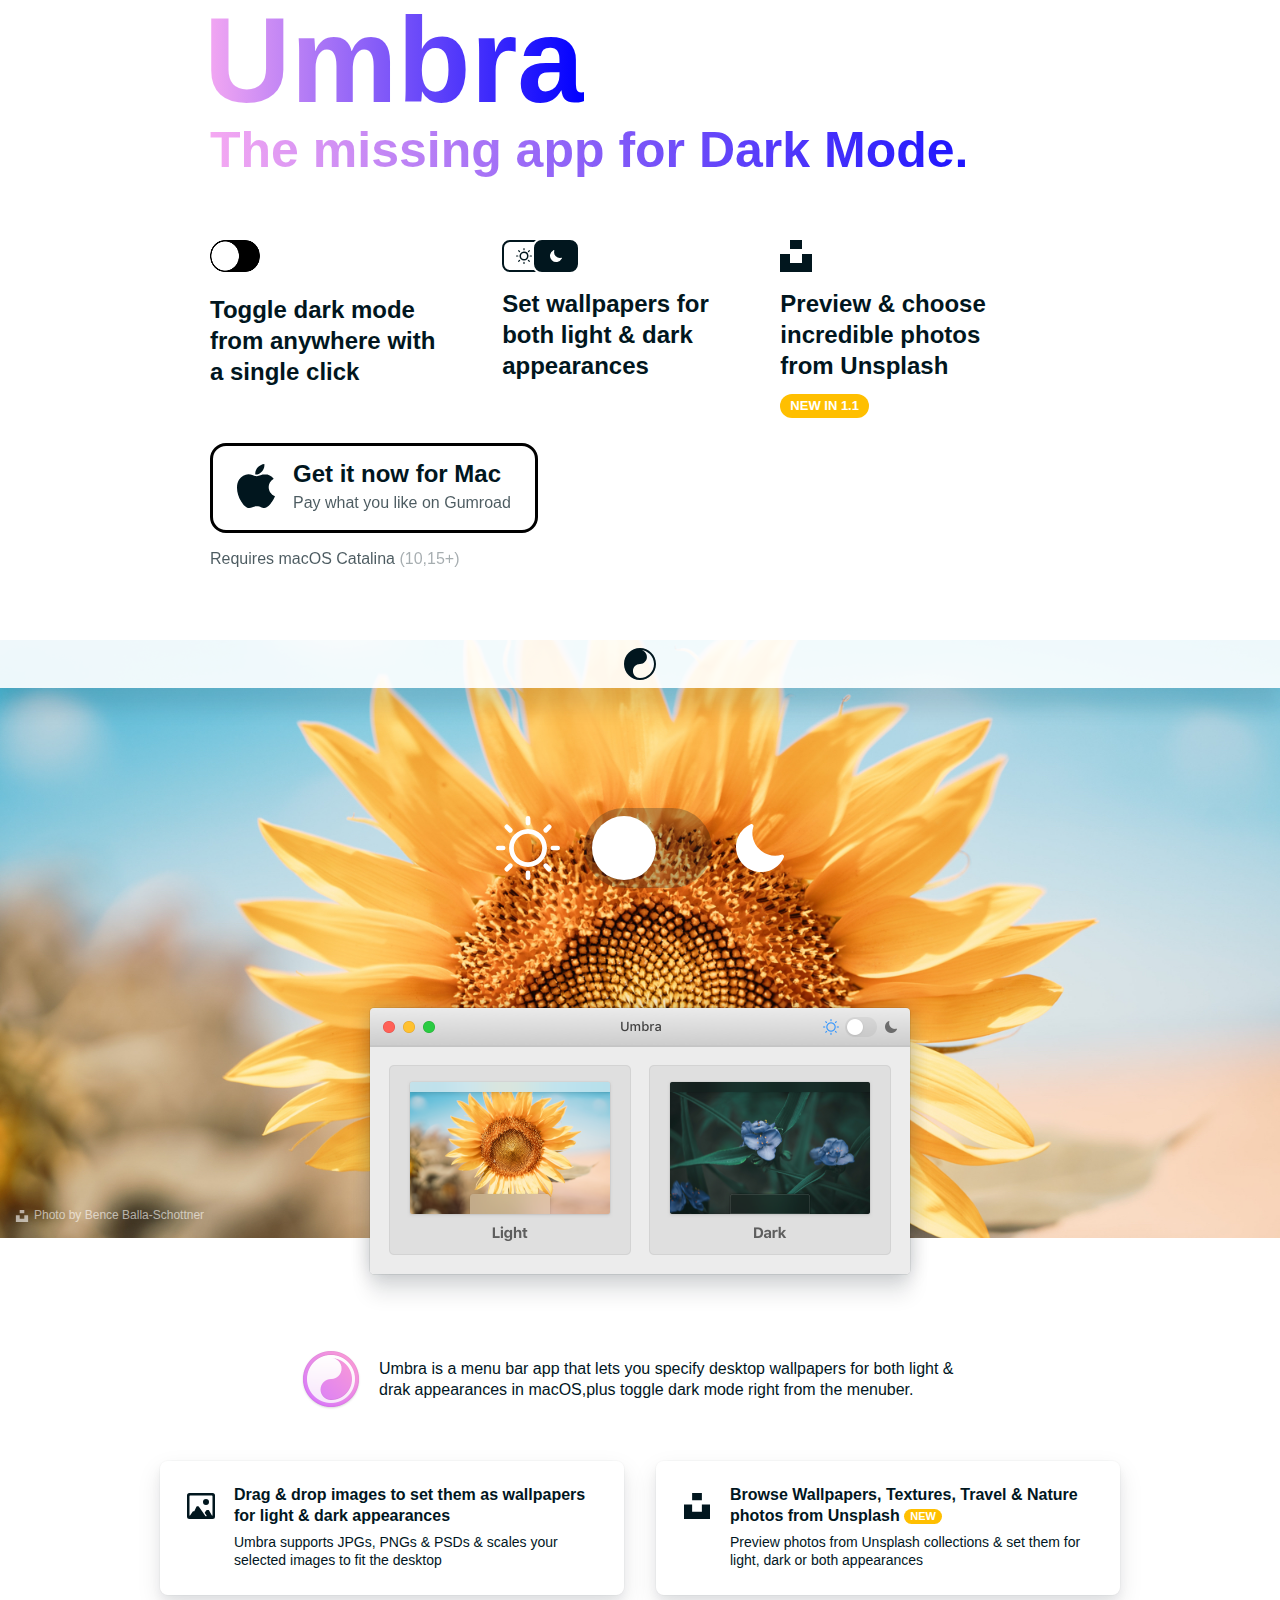
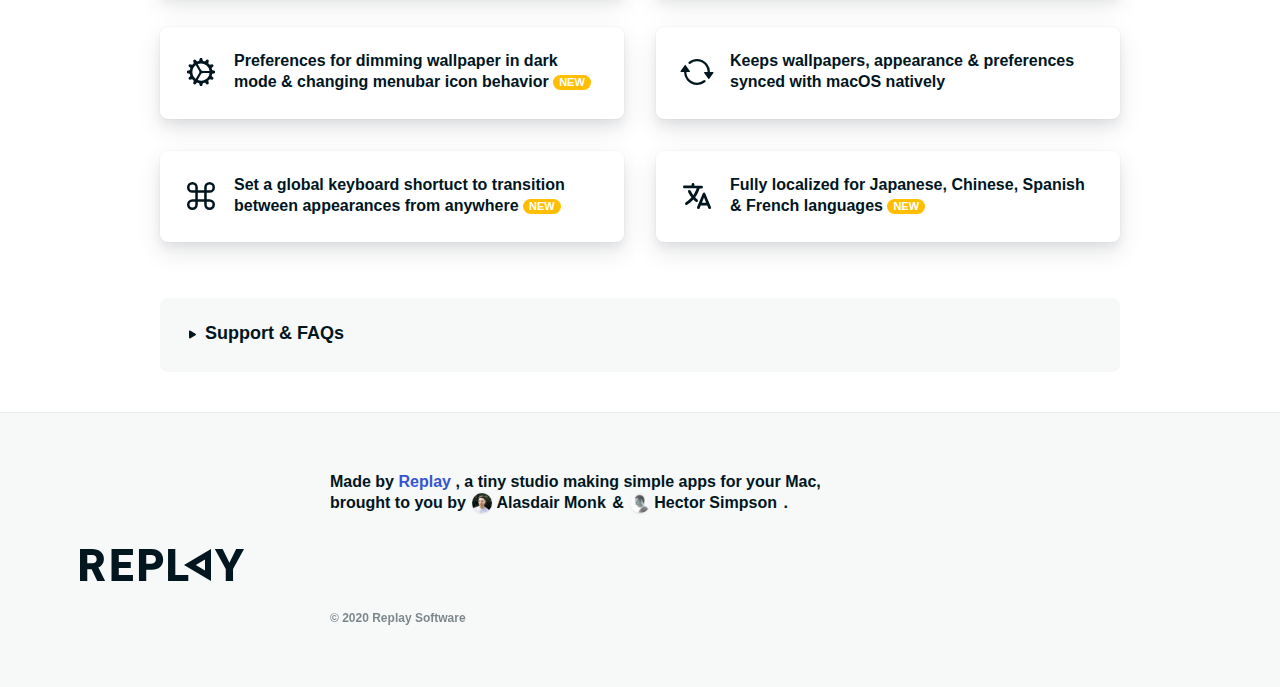
==== commit 2746f420: "第七次" ====
--- a/test.html
+++ b/test.html
@@ -59,14 +59,15 @@
 						
 					
 				  </a>
-			  </p>
-			  
-			  <div class="requires">
+			  
+			  
+			  
 			  	<small>
 					Requires macOS Catalina
 					<em>(10,15+)</em>
 				</small>
-			  </div>
+			  
+			  </p>
 		  </header>
 	  
 	  <section>
--- a/css/style.css
+++ b/css/style.css
@@ -10,10 +10,6 @@
 	header{
 		padding-top: 80px;
 		padding-bottom: 80px;
-		position: relative;
-		margin: 0 auto;
-		padding: 0 80px;
-		width: 100%;
 		max-width: 1020px;
 	}
 	body{
@@ -24,6 +20,7 @@
 		 
 	}
 	.center{
+		margin-top: 70px;
 		position: relative;
 		align-items: center;
 		z-index: 2;
@@ -118,6 +115,7 @@
 		font-size: 16px;
 		font-weight: 500;
 		opacity: .7;
+		
 	}
 
 	
@@ -157,13 +155,15 @@
 		font-weight: bold;
 	}
 
-	.requires small{
-		font-size: 15px;
-		color: darkgray;
+	header p.download small{
+		font-size: 16px;
+		font-weight: 500;
+		color: #01161e;
+		opacity: .7;
 		display: block;
-		padding-bottom: 80px;
-	}
-	.requires small em{
+		
+	}
+	header p.download small em{
 		font-style: normal;
 		opacity: .5;
 	}
@@ -634,3 +634,4 @@
 	section .center .credit a svg{
 		margin-right: 4px;
 	}
+	
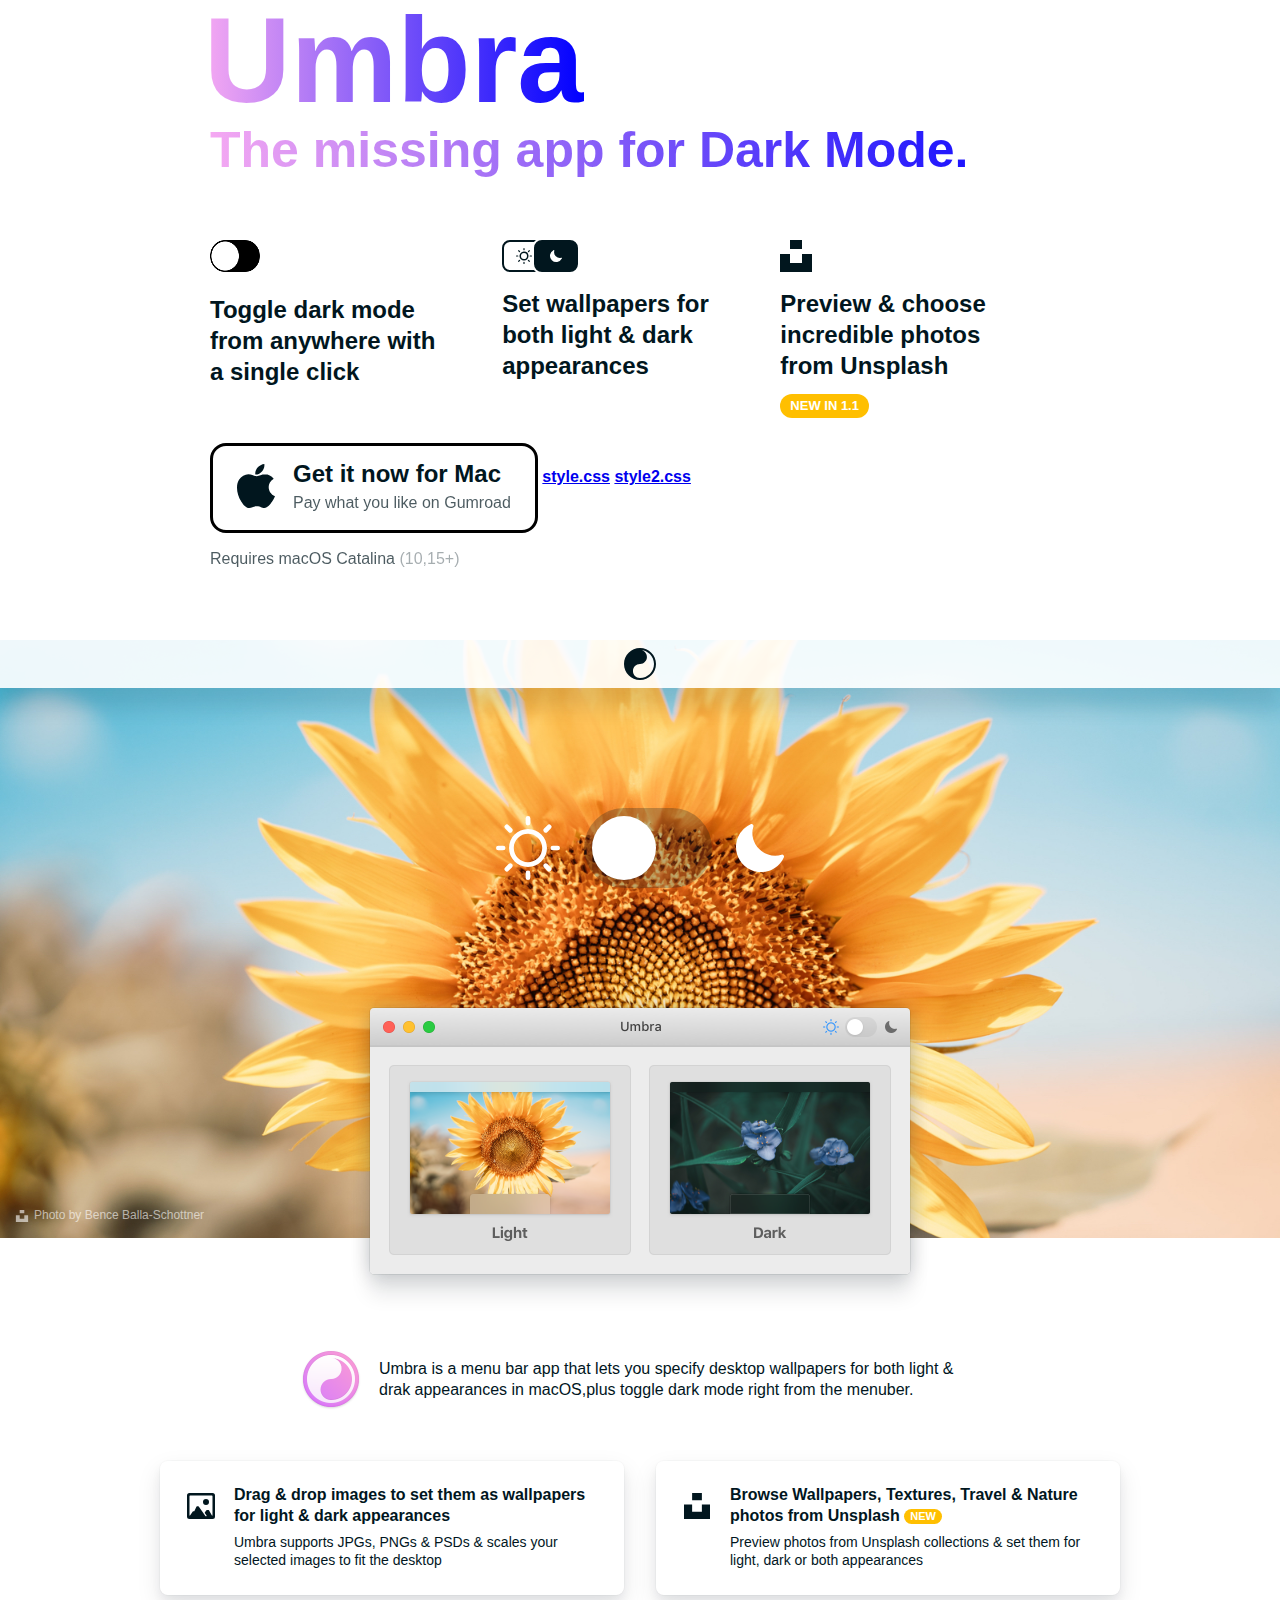
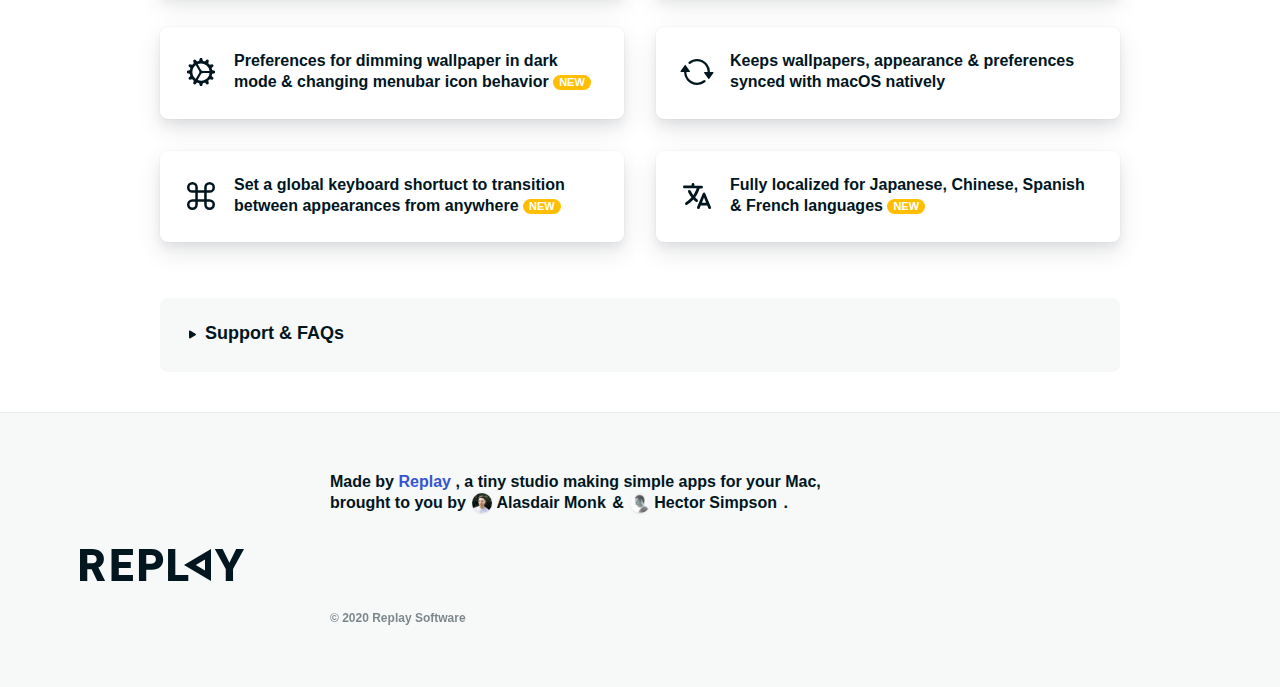
==== commit 589d49de: "第七次" ====
--- a/test.html
+++ b/test.html
@@ -3,9 +3,18 @@
   <head >
     <meta charset="utf-8">
     <title>Flexbox 0 — starting code</title>
-	 <link rel="stylesheet" type="text/css" href="css/style.css"/>
-
-      
+	
+	 <link rel="stylesheet" type="text/css" href="css/style.css" id="css"/>
+     
+     <script type="text/javascript">
+      function change(a){
+      var css=document.getElementById("css");
+      if (a==1)
+      css.setAttribute("href","css/style.css");
+      if (a==2)
+      css.setAttribute("href","css/style2.css");
+      }
+     </script>
 
   </head>
   <body >
@@ -66,8 +75,9 @@
 					Requires macOS Catalina
 					<em>(10,15+)</em>
 				</small>
-			  
 			  </p>
+			  <a href="#" onclick="change(1)">style.css</a>
+			<a href="#" onclick="change(2)">style2.css</a>
 		  </header>
 	  
 	  <section>
